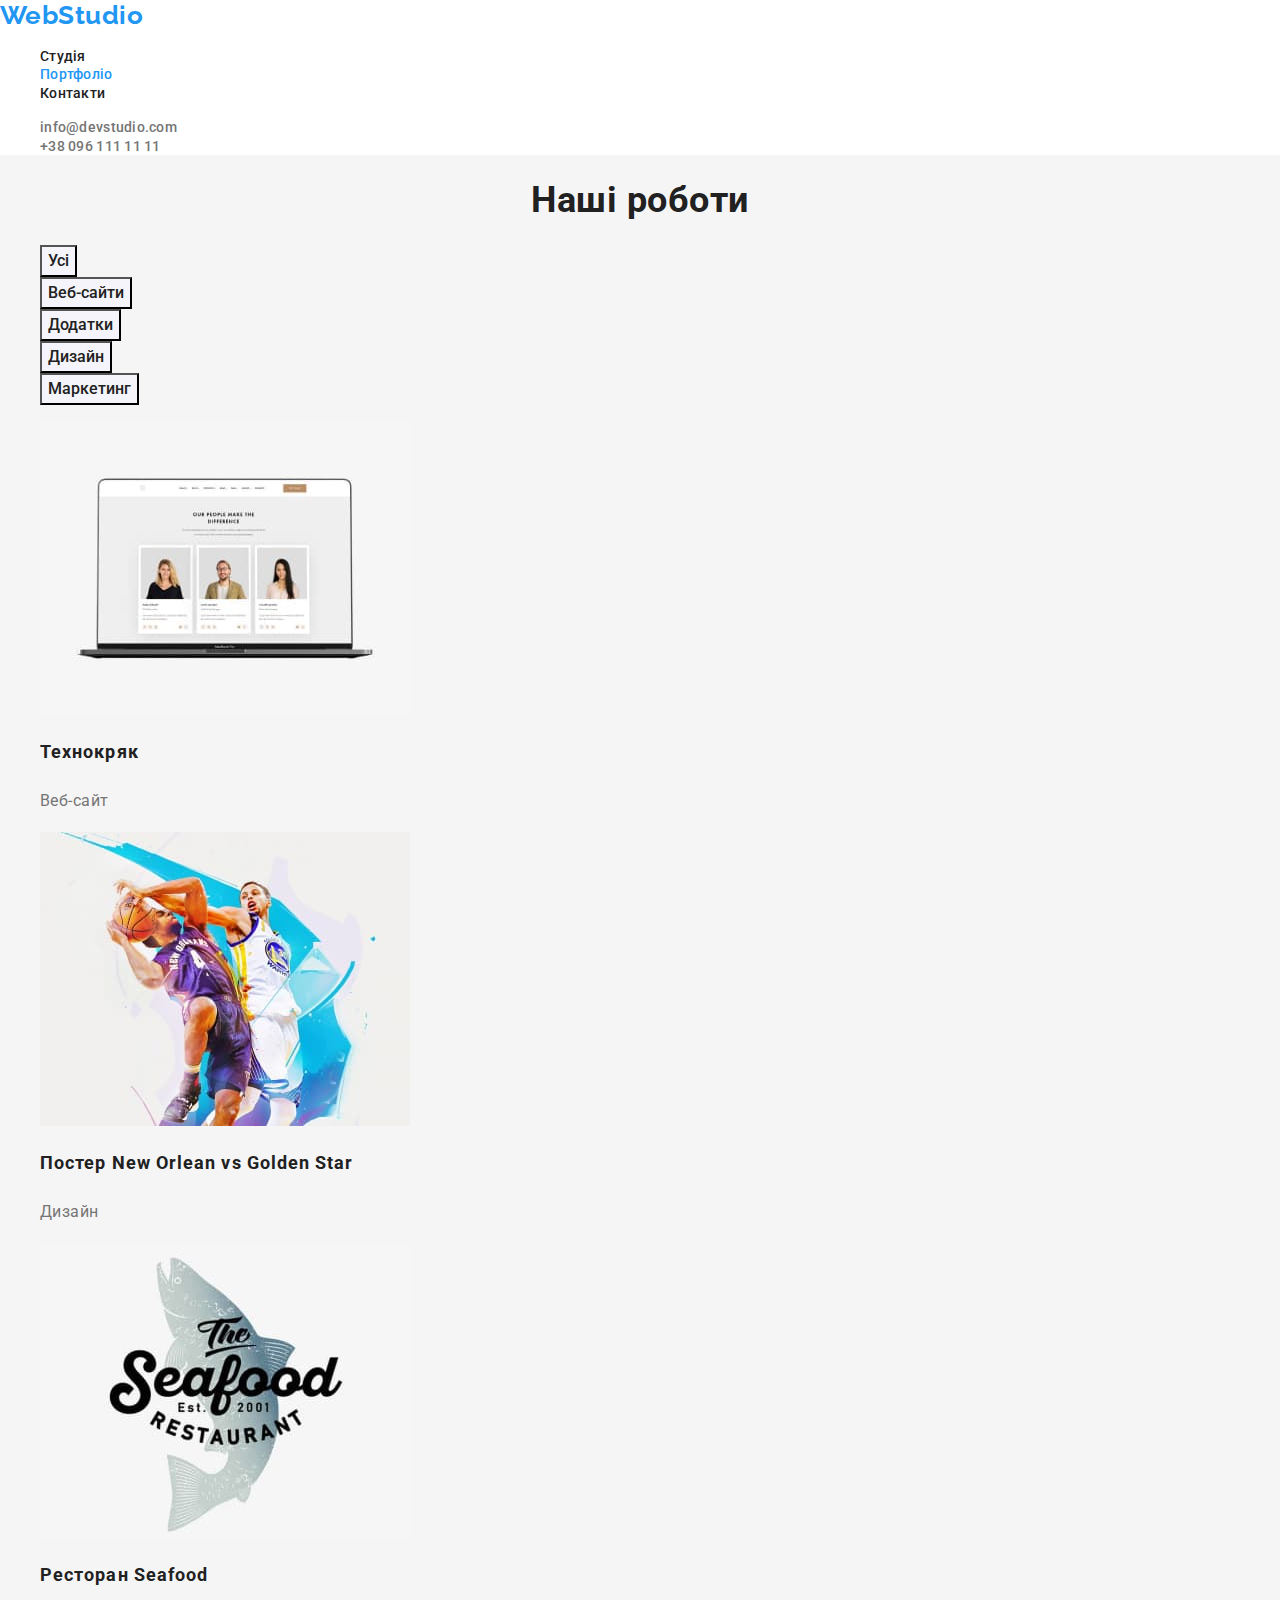
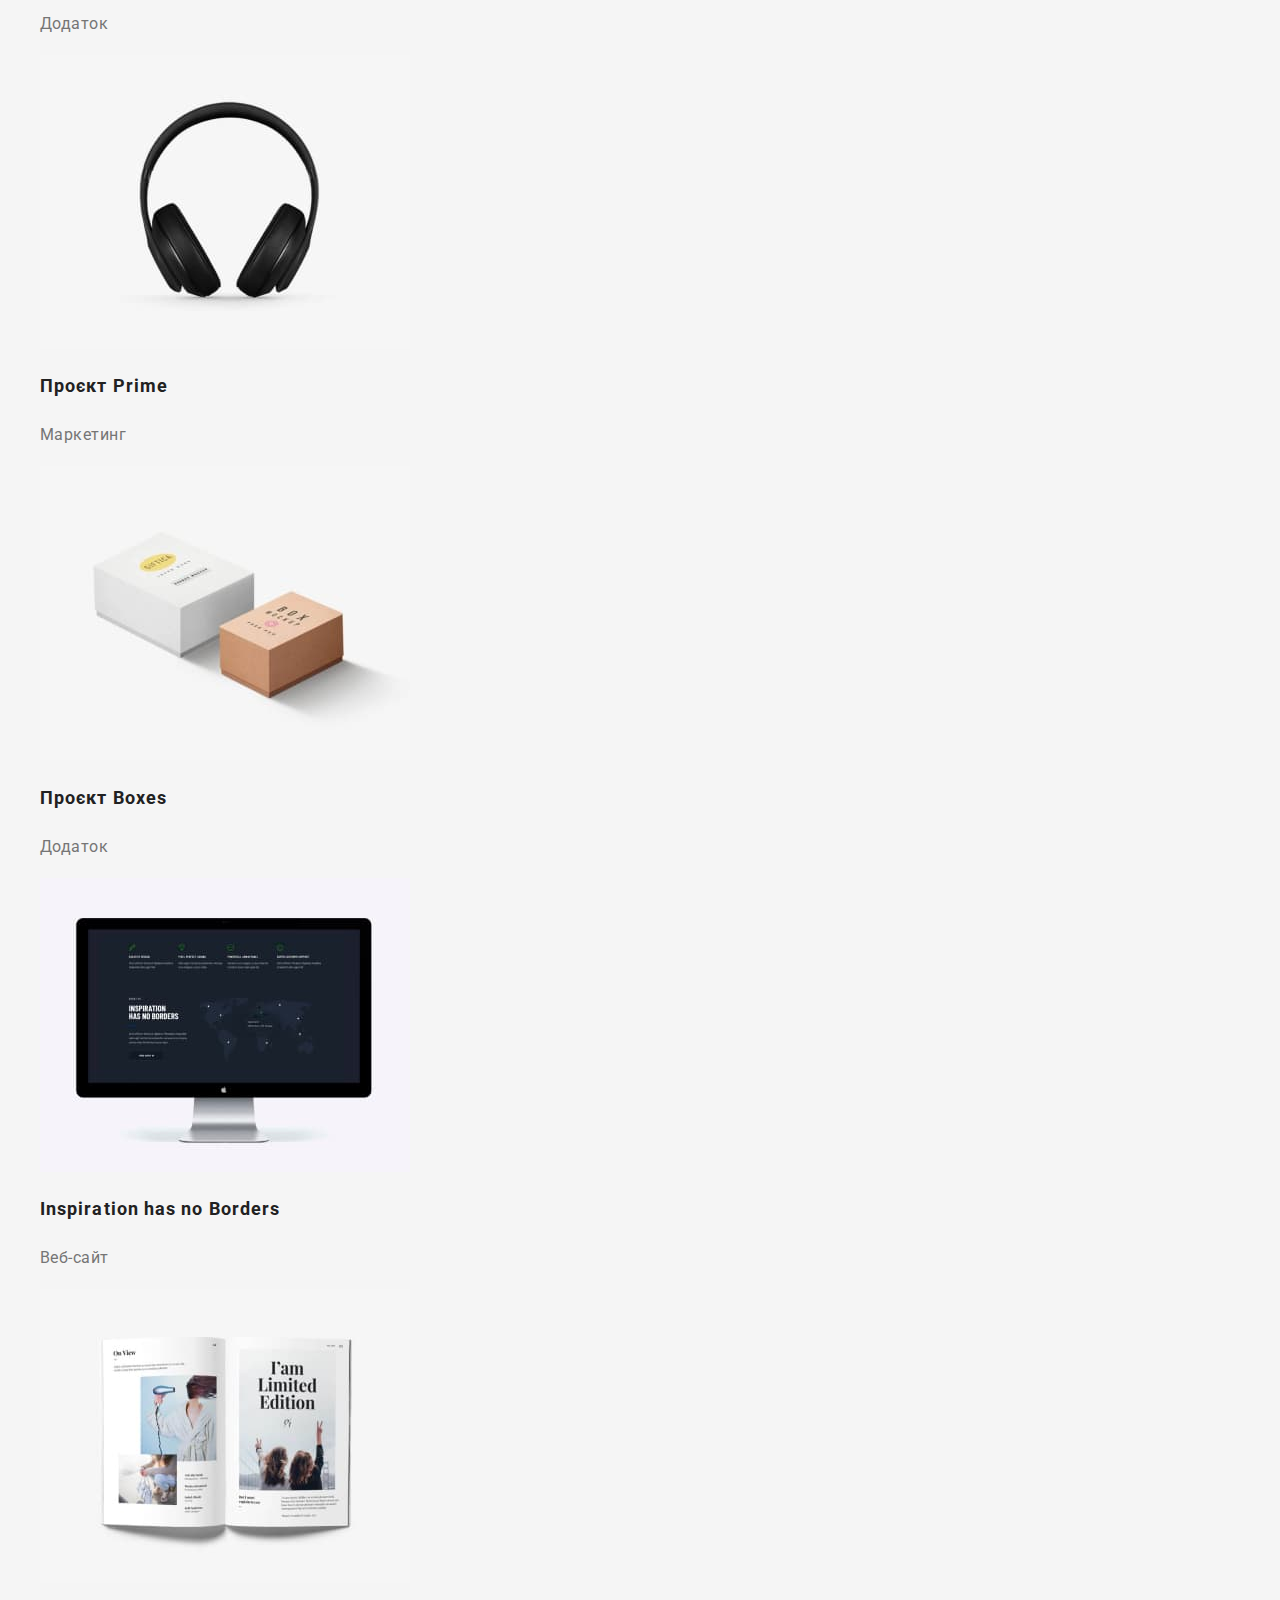
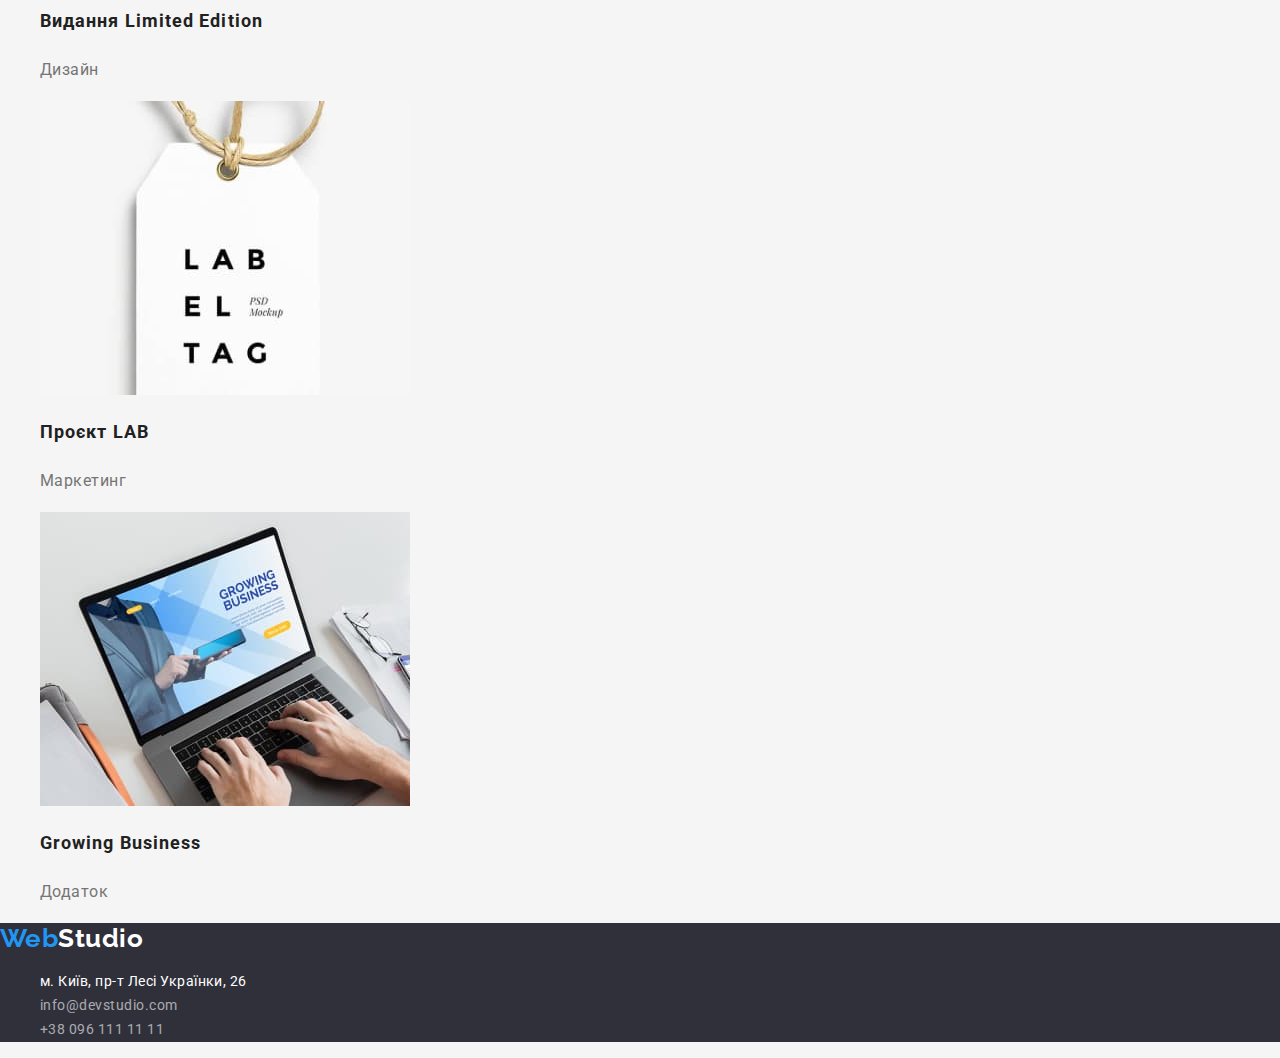
==== portfolio.html @ 93d73bde "hw-03" ====
<!DOCTYPE html>
<html lang="en">
  <head>
    <meta charset="UTF-8" />
    <meta http-equiv="X-UA-Compatible" content="IE=edge" />
    <meta name="viewport" content="width=device-width, initial-scale=1.0" />
    <title>Portfolio</title>

    <link
      rel="stylesheet"
      href="https://cdnjs.cloudflare.com/ajax/libs/modern-normalize/1.0.0/modern-normalize.min.css"
    />

    <link rel="preconnect" href="https://fonts.googleapis.com" />
    <link rel="preconnect" href="https://fonts.gstatic.com" crossorigin />
    <link
      href="https://fonts.googleapis.com/css2?family=Raleway:wght@700&family=Roboto:wght@400;500;700;900&display=swap"
      rel="stylesheet"
    />
    <link rel="stylesheet" href="./css/styles.css" />
  </head>
  <body class="body">
    <header class="header">
      <nav>
        <a href="./index.html" class="logo"><span class="accent">Web</span>Studio</a>

        <ul class="site-nav list">
          <li><a href="./index.html" class="link">Студія</a></li>
          <li>
            <a href="./portfolio.html" class="link current">Портфоліо</a>
          </li>
          <li><a href="/" class="link">Контакти</a></li>
        </ul>
      </nav>
      <ul class="connection-list">
        <li><a href="mailto:info@devstudio.com" class="link">info@devstudio.com</a></li>
        <li><a href="tel:+380961111111" class="link">+38 096 111 11 11</a></li>
      </ul>
    </header>
    <main>
      <section class="section">
        <h1 class="section-title">Наші роботи</h1>
        <ul class="button-list">
          <li><button type="button" class="button secondary">Усі</button></li>
          <li><button type="button" class="button secondary">Веб-сайти</button></li>
          <li><button type="button" class="button secondary">Додатки</button></li>
          <li><button type="button" class="button secondary">Дизайн</button></li>
          <li><button type="button" class="button secondary">Маркетинг</button></li>
        </ul>

        <ul class="works-list">
          <li>
            <a href="/" class="link">
              <img src="./images/techno.jpg" alt="Ноутбук" width="370" />
              <h2 class="title">Технокряк</h2>
              <p class="text">Веб-сайт</p>
            </a>
          </li>
          <li>
            <a href="/" class="link">
              <img src="./images/poster.jpg" alt="Двоє хлопців грають у баскетбол" width="370" />
              <h2 class="title">Постер New Orlean vs Golden Star</h2>
              <p class="text">Дизайн</p>
            </a>
          </li>
          <li>
            <a href="/" class="link">
              <img src="./images/restaurant.jpg" alt="реклама рибного ресторану" width="370" />
              <h2 class="title">Ресторан Seafood</h2>
              <p class="text">Додаток</p>
            </a>
          </li>
          <li>
            <a href="/" class="link">
              <img src="./images/prime.jpg" alt="Навушники" width="370" />
              <h2 class="title">Проєкт Prime</h2>
              <p class="text">Маркетинг</p>
            </a>
          </li>
          <li>
            <a href="/" class="link">
              <img src="./images/boxes.jpg" alt="Дві коробки" width="370" />
              <h2 class="title">Проєкт Boxes</h2>
              <p class="text">Додаток</p>
            </a>
          </li>
          <li>
            <a href="/" class="link">
              <img src="./images/inspiration.jpg" alt="Монітор комп'ютера" width="370" />
              <h2 class="title">Inspiration has no Borders</h2>
              <p class="text">Веб-сайт</p>
            </a>
          </li>
          <li>
            <a href="/" class="link">
              <img src="./images/magazine.jpg" alt="Журнал" width="370" />
              <h2 class="title">Видання Limited Edition</h2>
              <p class="text">Дизайн</p>
            </a>
          </li>
          <li>
            <a href="/" class="link">
              <img src="./images/lab.jpg" alt="Бірка бренду" width="370" />
              <h2 class="title">Проєкт LAB</h2>
              <p class="text">Маркетинг</p>
            </a>
          </li>
          <li>
            <a href="/" class="link">
              <img src="./images/business.jpg" alt="Чоловік працює за комп'ютером" width="370" />
              <h2 class="title">Growing Business</h2>
              <p class="text">Додаток</p>
            </a>
          </li>
        </ul>
      </section>
    </main>

    <footer class="footer">
      <a href="./index.html" class="logo-footer"><span class="accent">Web</span>Studio</a>
      <address>
        <ul class="connect-list">
          <li>
            <a
              href="https://www.google.com.ua/maps/place/бул.+Леси+Украинки,+26,+Киев"
              target="_blank"
              rel="noopener noreferrer"
              class="address"
              >м. Київ, пр-т Лесі Українки, 26</a
            >
          </li>
          <li><a href="mailto:info@devstudio.com" class="link">info@devstudio.com</a></li>
          <li><a href="tel:+380961111111" class="link">+38 096 111 11 11</a></li>
        </ul>
      </address>
    </footer>
  </body>
</html>
---- css/styles.css ----
/* CSS-переменные */

:root {
  --primary-text-color: #757575;
  --primary-bg-color: #f5f5f5;
  --title-text-color: #212121;
  --header-color: #ffffff;
  --accent-color: #2196f3;
  --footer-color: #2f303a;
}

/* основные параметры body */

.body {
  background-color: var(--primary-bg-color);
  color: var(--primary-text-color);
  font-family: Roboto, sans-serif;
  letter-spacing: 0.03em;
}

.header {
  background-color: var(--header-color);
}

/* убирание точек */

.list,
.connection-list,
.benefits-list,
.team-list,
.connect-list,
.button-list,
.works-list {
  list-style: none;
}

/* цвет  вторичного текста (заголовки) #212121 */
/* цвет основного текста(которого больше) #757575*/
/* цвет хедер  #FFFFFF*/
/* цвет основного background: #f5f5f5*/
/* цвет футера и основной шапки #2F303A*/
/* цвет background наша команда #F5F4FA*/
/* акцент #2196F3 */

/* выделение лого */
.logo {
  color: #000000;
  font-family: Raleway;
  font-weight: 700;
  font-size: 26px;
  line-height: 1.19;
  text-decoration: none;
}

.logo:hover,
.logo:focus,
.logo-footer:hover,
.logo-footer:focus {
  color: var(--accent-color);
}

.accent {
  color: var(--accent-color);
}

/* навигация по сайту */

.site-nav .link {
  color: var(--title-text-color);
  font-weight: 500;
  font-size: 14px;
  line-height: 1.14;
  letter-spacing: 0.02em;
  text-decoration: none;
}

.site-nav .link:hover,
.site-nav .link:focus {
  color: var(--accent-color);
}

.site-nav .link.current {
  color: var(--accent-color);
}

/* связь с компанией */

.connection-list .link {
  color: var(--primary-text-color);
  font-weight: 500;
  font-size: 14px;
  line-height: 1.14;
  letter-spacing: 0.02em;
  text-decoration: none;
}

.connection-list .link:hover,
.connection-list .link:focus,
.connect-list .address:hover,
.connect-list .address:focus,
.connect-list .link:hover,
.connect-list .link:focus {
  color: var(--accent-color);
}

/* hero */

.hero-title {
  /* геометрия */

  color: var(--header-color);
  background-color: var(--footer-color);

  font-weight: 900;
  font-size: 44px;
  line-height: 1.36;
  text-align: center;
  letter-spacing: 0.06em;
  text-transform: uppercase;

  /* динамика */
}

/*hero button */

.button.primary {
  color: var(--header-color);
  background-color: var(--accent-color);
  font-weight: 700;
  font-size: 16px;
  line-height: 1.88;
  display: flex;
  align-items: center;
  text-align: center;
  letter-spacing: 0.06em;
  cursor: pointer;
}

.button-list .button.secondary {
  background-color: #f5f4fa;
  color: var(--title-text-color);
  font-weight: 500;
  font-size: 16px;
  line-height: 1.62;
  cursor: pointer;
}

.button.secondary:hover,
.button.secondary:focus {
  color: var(--header-color);
  background-color: var(--accent-color);
}

/* section */

.section-title {
  color: var(--title-text-color);
  font-weight: 700;
  font-size: 36px;
  line-height: 1.17;
  text-align: center;
}

/* benefits */

.benefits-list .title {
  color: var(--title-text-color);

  font-weight: 700;
  font-size: 14px;
  line-height: 1.14;
  text-transform: uppercase;
}

.benefits-list .text {
  font-size: 14px;
  line-height: 1.71;
}

/* our team */

.team-list {
  background-color: #f5f4fa;
}

.team-list .title {
  color: var(--title-text-color);
  font-weight: 500;
  font-size: 16px;
  line-height: 1.19;
  text-align: center;
}

.team-list .text {
  font-weight: 400;
  font-size: 16px;
  line-height: 1.19;
  text-align: center;
}

.works-list .link {
  text-decoration: none;
}

.works-list .title {
  color: var(--title-text-color);
  font-weight: 700;
  font-size: 18px;
  line-height: 2;
  letter-spacing: 0.06em;
}

.works-list .text {
  color: var(--primary-text-color);
  font-weight: 400;
  font-size: 16px;
  line-height: 1.88;
}

/* footer */

.footer {
  background-color: var(--footer-color);
}

.logo-footer {
  color: var(--header-color);
  font-family: Raleway;
  font-weight: 700;
  font-size: 26px;
  line-height: 1.19;
  text-decoration: none;
}

.connect-list .address,
.connect-list .link {
  color: var(--header-color);

  font-style: normal;
  font-weight: 400;
  font-size: 14px;
  line-height: 1.71;
  text-decoration: none;
}

.connect-list .link {
  color: rgba(255, 255, 255, 0.6);
}
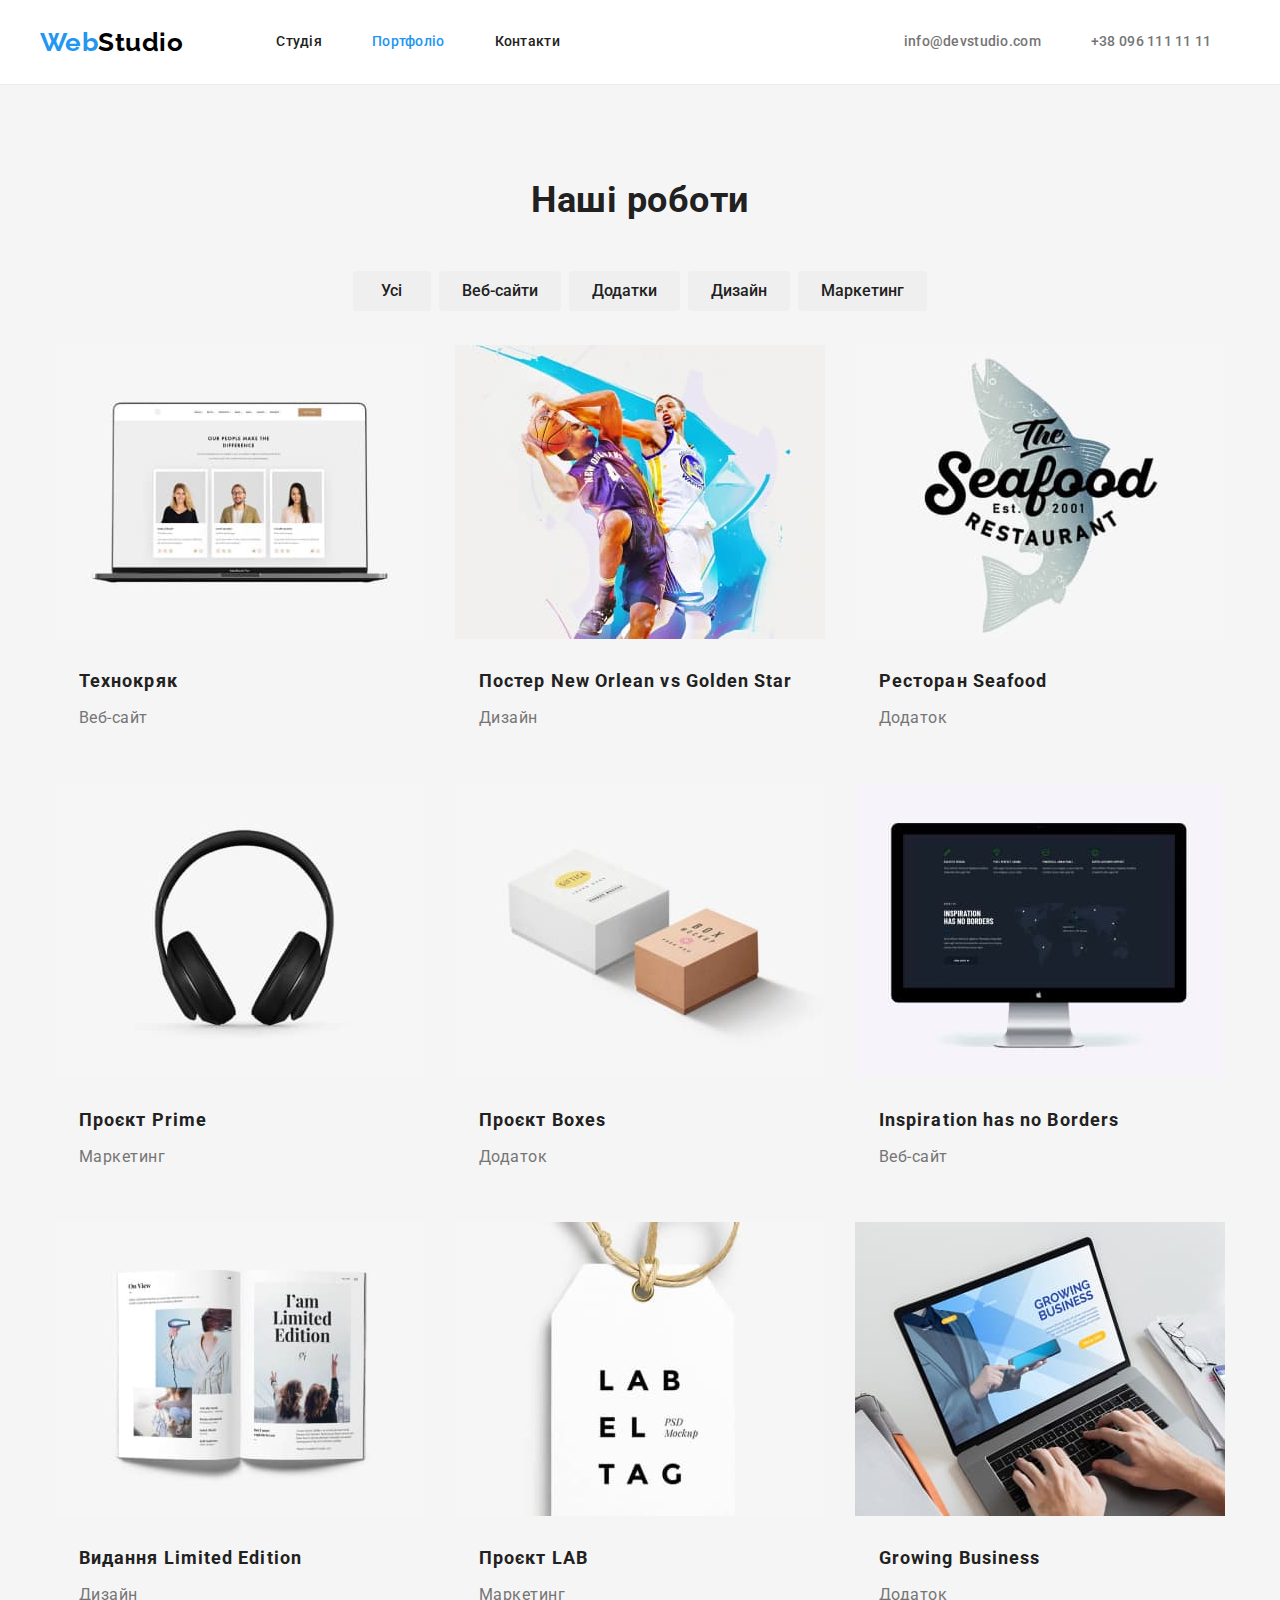
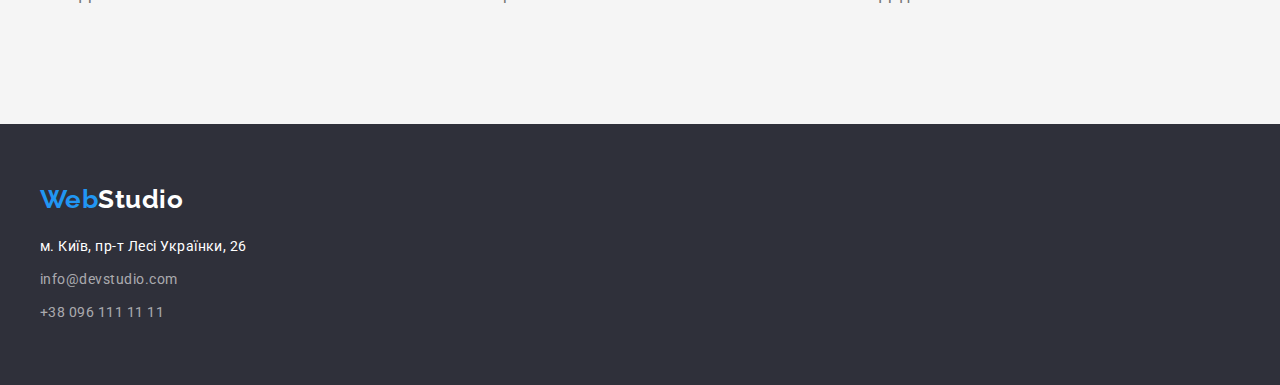
==== commit aea757ea: "flex-hw-3" ====
--- a/portfolio.html
+++ b/portfolio.html
@@ -6,106 +6,121 @@
     <meta name="viewport" content="width=device-width, initial-scale=1.0" />
     <title>Portfolio</title>
 
-    <link
-      rel="stylesheet"
-      href="https://cdnjs.cloudflare.com/ajax/libs/modern-normalize/1.0.0/modern-normalize.min.css"
-    />
-
     <link rel="preconnect" href="https://fonts.googleapis.com" />
     <link rel="preconnect" href="https://fonts.gstatic.com" crossorigin />
     <link
       href="https://fonts.googleapis.com/css2?family=Raleway:wght@700&family=Roboto:wght@400;500;700;900&display=swap"
       rel="stylesheet"
     />
+
+    <link
+      rel="stylesheet"
+      href="https://cdnjs.cloudflare.com/ajax/libs/modern-normalize/1.0.0/modern-normalize.min.css"
+    />
+
     <link rel="stylesheet" href="./css/styles.css" />
   </head>
   <body class="body">
-    <header class="header">
-      <nav>
-        <a href="./index.html" class="logo"><span class="accent">Web</span>Studio</a>
+    <header class="page-header">
+      <div class="container top-head">
+        <div>
+        <nav>
+          <a href="./index.html" class="logo"><span class="accent">Web</span>Studio</a>
+</div>
+<div>
+          <ul class="site-nav list">
+            <li class="item"><a href="./index.html" class="link">Студія</a></li>
+            <li class="item">
+              <a href="./portfolio.html" class="link current">Портфоліо</a>
+            </li>
+            <li class="item"><a href="/" class="link">Контакти</a></li>
+          </ul>
+          </div>
+        </nav>
 
-        <ul class="site-nav list">
-          <li><a href="./index.html" class="link">Студія</a></li>
-          <li>
-            <a href="./portfolio.html" class="link current">Портфоліо</a>
+        <div>
+        <ul class="connection-list">
+          <li class="item">
+            <a href="mailto:info@devstudio.com" class="link">info@devstudio.com</a>
           </li>
-          <li><a href="/" class="link">Контакти</a></li>
+          <li class="item"><a href="tel:+380961111111" class="link">+38 096 111 11 11</a></li>
         </ul>
-      </nav>
-      <ul class="connection-list">
-        <li><a href="mailto:info@devstudio.com" class="link">info@devstudio.com</a></li>
-        <li><a href="tel:+380961111111" class="link">+38 096 111 11 11</a></li>
-      </ul>
+        </div>
+      </div>
     </header>
     <main>
       <section class="section">
+        
         <h1 class="section-title">Наші роботи</h1>
+        <div class="container btns">
         <ul class="button-list">
-          <li><button type="button" class="button secondary">Усі</button></li>
-          <li><button type="button" class="button secondary">Веб-сайти</button></li>
-          <li><button type="button" class="button secondary">Додатки</button></li>
-          <li><button type="button" class="button secondary">Дизайн</button></li>
-          <li><button type="button" class="button secondary">Маркетинг</button></li>
+          <li class="item"><button type="button" class="button secondary">Усі</button></li>
+          <li class="item"><button type="button" class="button secondary">Веб-сайти</button></li>
+          <li class="item"><button type="button" class="button secondary">Додатки</button></li>
+          <li class="item"><button type="button" class="button secondary">Дизайн</button></li>
+          <li class="item"><button type="button" class="button secondary">Маркетинг</button></li>
         </ul>
-
+</div>
+<div class="flex-container">
         <ul class="works-list">
-          <li>
+          
+          <li class="flex-element">
             <a href="/" class="link">
               <img src="./images/techno.jpg" alt="Ноутбук" width="370" />
               <h2 class="title">Технокряк</h2>
               <p class="text">Веб-сайт</p>
             </a>
           </li>
-          <li>
+          <li class="flex-element">
             <a href="/" class="link">
               <img src="./images/poster.jpg" alt="Двоє хлопців грають у баскетбол" width="370" />
               <h2 class="title">Постер New Orlean vs Golden Star</h2>
               <p class="text">Дизайн</p>
             </a>
           </li>
-          <li>
+          <li class="flex-element">
             <a href="/" class="link">
               <img src="./images/restaurant.jpg" alt="реклама рибного ресторану" width="370" />
               <h2 class="title">Ресторан Seafood</h2>
               <p class="text">Додаток</p>
             </a>
           </li>
-          <li>
+          <li class="flex-element">
             <a href="/" class="link">
               <img src="./images/prime.jpg" alt="Навушники" width="370" />
               <h2 class="title">Проєкт Prime</h2>
               <p class="text">Маркетинг</p>
             </a>
           </li>
-          <li>
+          <li class="flex-element">
             <a href="/" class="link">
               <img src="./images/boxes.jpg" alt="Дві коробки" width="370" />
               <h2 class="title">Проєкт Boxes</h2>
               <p class="text">Додаток</p>
             </a>
           </li>
-          <li>
+          <li class="flex-element">
             <a href="/" class="link">
               <img src="./images/inspiration.jpg" alt="Монітор комп'ютера" width="370" />
               <h2 class="title">Inspiration has no Borders</h2>
               <p class="text">Веб-сайт</p>
             </a>
           </li>
-          <li>
+          <li class="flex-element">
             <a href="/" class="link">
               <img src="./images/magazine.jpg" alt="Журнал" width="370" />
               <h2 class="title">Видання Limited Edition</h2>
               <p class="text">Дизайн</p>
             </a>
           </li>
-          <li>
+          <li class="flex-element">
             <a href="/" class="link">
               <img src="./images/lab.jpg" alt="Бірка бренду" width="370" />
               <h2 class="title">Проєкт LAB</h2>
               <p class="text">Маркетинг</p>
             </a>
           </li>
-          <li>
+          <li class="flex-element">
             <a href="/" class="link">
               <img src="./images/business.jpg" alt="Чоловік працює за комп'ютером" width="370" />
               <h2 class="title">Growing Business</h2>
@@ -113,26 +128,33 @@
             </a>
           </li>
         </ul>
+        </div>
       </section>
     </main>
 
     <footer class="footer">
-      <a href="./index.html" class="logo-footer"><span class="accent">Web</span>Studio</a>
-      <address>
-        <ul class="connect-list">
-          <li>
-            <a
-              href="https://www.google.com.ua/maps/place/бул.+Леси+Украинки,+26,+Киев"
-              target="_blank"
-              rel="noopener noreferrer"
-              class="address"
-              >м. Київ, пр-т Лесі Українки, 26</a
-            >
-          </li>
-          <li><a href="mailto:info@devstudio.com" class="link">info@devstudio.com</a></li>
-          <li><a href="tel:+380961111111" class="link">+38 096 111 11 11</a></li>
-        </ul>
-      </address>
+      <div class="container foot-list">
+
+        <a href="./index.html" class="logo-footer"><span class="accent">Web</span>Studio</a>
+        
+        <address>
+          <div>
+          <ul class="connect-list">
+            <li class="item">
+              <a
+                href="https://www.google.com.ua/maps/place/бул.+Леси+Украинки,+26,+Киев"
+                target="_blank"
+                rel="noopener noreferrer"
+                class="address"
+                >м. Київ, пр-т Лесі Українки, 26</a
+              >
+            </li>
+            <li class="item"><a href="mailto:info@devstudio.com" class="link">info@devstudio.com</a></li>
+            <li class="item"><a href="tel:+380961111111" class="link">+38 096 111 11 11</a></li>
+          </ul>
+          </div>
+        </address>
+      </div>
     </footer>
   </body>
 </html>
--- a/css/styles.css
+++ b/css/styles.css
@@ -18,8 +18,16 @@
   letter-spacing: 0.03em;
 }
 
-.header {
+.page-header {
   background-color: var(--header-color);
+  border-bottom-width: 1px;
+  border-bottom-style: solid;
+  border-bottom-color: #ececec;
+}
+
+.top-head {
+  display: flex;
+  align-items: center;
 }
 
 /* убирание точек */
@@ -32,6 +40,8 @@
 .button-list,
 .works-list {
   list-style: none;
+  padding: 0;
+  margin: 0;
 }
 
 /* цвет  вторичного текста (заголовки) #212121 */
@@ -42,8 +52,23 @@
 /* цвет background наша команда #F5F4FA*/
 /* акцент #2196F3 */
 
+.container {
+  /* margin: 0 auto; */
+  margin-top: 0;
+  margin-bottom: 0;
+  margin-right: auto;
+  margin-left: auto;
+  width: 1200px;
+  /* outline: 2px solid tomato; */
+}
+
 /* выделение лого */
 .logo {
+  display: flex;
+  align-items: center;
+  margin-left: 0;
+  margin-right: 0;
+
   color: #000000;
   font-family: Raleway;
   font-weight: 700;
@@ -64,8 +89,34 @@
 }
 
 /* навигация по сайту */
+.site-nav {
+  display: flex;
+  align-items: center;
+  margin-left: 93px;
+  margin-right: 344px;
+}
+
+.site-nav .item + .item {
+  margin-left: 50px;
+}
+
+/* .site-nav .item {
+  margin-right: 40px;
+} */
+
+/* .site-nav .item:last-child {
+  margin-right: 0;
+} */
+
+/* .site-nav .item:not(:last-child) {
+  margin-right: 40px;
+} современный вариант*/
 
 .site-nav .link {
+  display: block;
+  padding-top: 34px;
+  padding-bottom: 34px;
+
   color: var(--title-text-color);
   font-weight: 500;
   font-size: 14px;
@@ -84,8 +135,21 @@
 }
 
 /* связь с компанией */
+.connection-list {
+  display: flex;
+  align-items: center;
+  margin-left: auto;
+}
+
+.connection-list .item + .item {
+  margin-left: 50px;
+}
 
 .connection-list .link {
+  display: block;
+  padding-top: 34px;
+  padding-bottom: 34px;
+
   color: var(--primary-text-color);
   font-weight: 500;
   font-size: 14px;
@@ -104,9 +168,18 @@
 }
 
 /* hero */
+.hero {
+  margin-top: 0;
+  /* margin-bottom: 94px; */
+  text-align: center;
+  /* outline: 2px solid tomato; */
+}
 
 .hero-title {
   /* геометрия */
+
+  margin-top: 0;
+  margin-bottom: 30px;
 
   color: var(--header-color);
   background-color: var(--footer-color);
@@ -114,7 +187,7 @@
   font-weight: 900;
   font-size: 44px;
   line-height: 1.36;
-  text-align: center;
+
   letter-spacing: 0.06em;
   text-transform: uppercase;
 
@@ -124,21 +197,51 @@
 /*hero button */
 
 .button.primary {
+  display: inline-block;
+  border-radius: 6px;
+  padding: 10px 32px;
+  min-width: 152px;
+
   color: var(--header-color);
   background-color: var(--accent-color);
+
   font-weight: 700;
   font-size: 16px;
   line-height: 1.88;
-  display: flex;
+
   align-items: center;
   text-align: center;
   letter-spacing: 0.06em;
   cursor: pointer;
 }
 
+.btns {
+  width: 575px;
+}
+
+.button-list {
+  display: flex;
+}
+
+.button-list .item {
+  margin-right: 8px;
+  margin-bottom: 34px;
+}
+
+.button-list .item:last-child {
+  margin-right: 0;
+}
+
 .button-list .button.secondary {
-  background-color: #f5f4fa;
-  color: var(--title-text-color);
+  border-radius: 4px;
+  padding: 6px 22px;
+  min-width: 78px;
+  text-align: center;
+  border: 1px solid transparent;
+
+  color: #f5f4fa;
+  color: var(--title-text-color);
+
   font-weight: 500;
   font-size: 16px;
   line-height: 1.62;
@@ -153,7 +256,24 @@
 
 /* section */
 
+.section {
+  margin-top: 0;
+  margin-bottom: 0;
+  padding-top: 94px;
+  padding-bottom: 94px;
+  padding-left: 15px;
+  padding-right: 15px;
+}
+/* 
+.section.no-padding {
+  padding-top: 0;
+  padding-bottom: 0;
+} */
+
 .section-title {
+  margin-top: 0;
+  margin-bottom: 50px;
+
   color: var(--title-text-color);
   font-weight: 700;
   font-size: 36px;
@@ -162,8 +282,25 @@
 }
 
 /* benefits */
+.benefits-list {
+  display: flex;
+  /* flex-wrap: wrap; */
+  margin-left: auto;
+  margin-right: auto;
+}
+
+.benefits-list .item {
+  width: 270px;
+  margin-right: 30px;
+}
+
+.benefits-list .item:last-child {
+  margin-right: 0;
+}
 
 .benefits-list .title {
+  margin-top: 0;
+  margin-bottom: 10px;
   color: var(--title-text-color);
 
   font-weight: 700;
@@ -173,17 +310,57 @@
 }
 
 .benefits-list .text {
+  margin-top: 0;
+  margin-bottom: 0;
   font-size: 14px;
   line-height: 1.71;
 }
 
+/* examples */
+.examples-item {
+  display: flex;
+  margin-left: auto;
+  margin-right: auto;
+}
+
+.examples-item .item {
+  width: 370px;
+  margin-right: 30px;
+}
+
+.examples-item .item:last-child {
+  margin-right: 0;
+}
+
 /* our team */
 
 .team-list {
+  display: flex;
+  margin-top: 0;
+  margin-bottom: 0;
+  margin-left: auto;
+  margin-right: auto;
+
   background-color: #f5f4fa;
 }
 
+.team-list .element {
+  width: 270px;
+  margin-right: 30px;
+}
+
+.team-list .element:last-child {
+  margin-right: 0;
+}
+
+.team-list .card {
+  margin-top: 0;
+  margin-bottom: 30px;
+}
+
 .team-list .title {
+  margin-top: 0;
+  margin-bottom: 10px;
   color: var(--title-text-color);
   font-weight: 500;
   font-size: 16px;
@@ -192,17 +369,59 @@
 }
 
 .team-list .text {
+  margin-top: 0;
+  margin-bottom: 30px;
   font-weight: 400;
   font-size: 16px;
   line-height: 1.19;
   text-align: center;
 }
 
+.works-list {
+  display: flex;
+  flex-wrap: wrap;
+  width: 1200px;
+  padding-left: 15px;
+  padding-right: 15px;
+  margin-left: auto;
+  margin-right: auto;
+
+  /* outline: 2px solid tomato; */
+}
+
+.flex-element {
+  width: calc((100% - 60px) / 3);
+  margin-right: 30px;
+  margin-bottom: 30px;
+
+  /* width: 370px;
+  margin-right: 30px;
+  margin-bottom: 30px; */
+}
+
+.flex-element:nth-child(3n) {
+  margin-right: 0;
+}
+.flex-element:nth-last-child(-n + 3) {
+  margin-bottom: 0;
+}
+
+/* альтернатива
+ .flex-element:not(:nth-child(3n))
+ и
+ .flex-element:not(:nth-last-child(-n + 3))*/
+
 .works-list .link {
   text-decoration: none;
 }
 
 .works-list .title {
+  display: block;
+  margin-top: 20px;
+  margin-left: 24px;
+  margin-right: 24px;
+  margin-bottom: 4px;
+
   color: var(--title-text-color);
   font-weight: 700;
   font-size: 18px;
@@ -211,6 +430,12 @@
 }
 
 .works-list .text {
+  display: block;
+  margin-top: 0;
+  margin-left: 24px;
+  margin-right: 24px;
+  margin-bottom: 20px;
+
   color: var(--primary-text-color);
   font-weight: 400;
   font-size: 16px;
@@ -223,13 +448,34 @@
   background-color: var(--footer-color);
 }
 
+.foot-list {
+  padding-top: 60px;
+  padding-bottom: 60px;
+}
+
 .logo-footer {
+  display: inline-block;
+
+  margin-bottom: 20px;
+
   color: var(--header-color);
   font-family: Raleway;
   font-weight: 700;
   font-size: 26px;
   line-height: 1.19;
   text-decoration: none;
+}
+
+.connect-list {
+  display: inline-block;
+}
+
+.connect-list .item {
+  margin-bottom: 9px;
+}
+
+.connect-list .item:last-child {
+  margin-bottom: 0;
 }
 
 .connect-list .address,
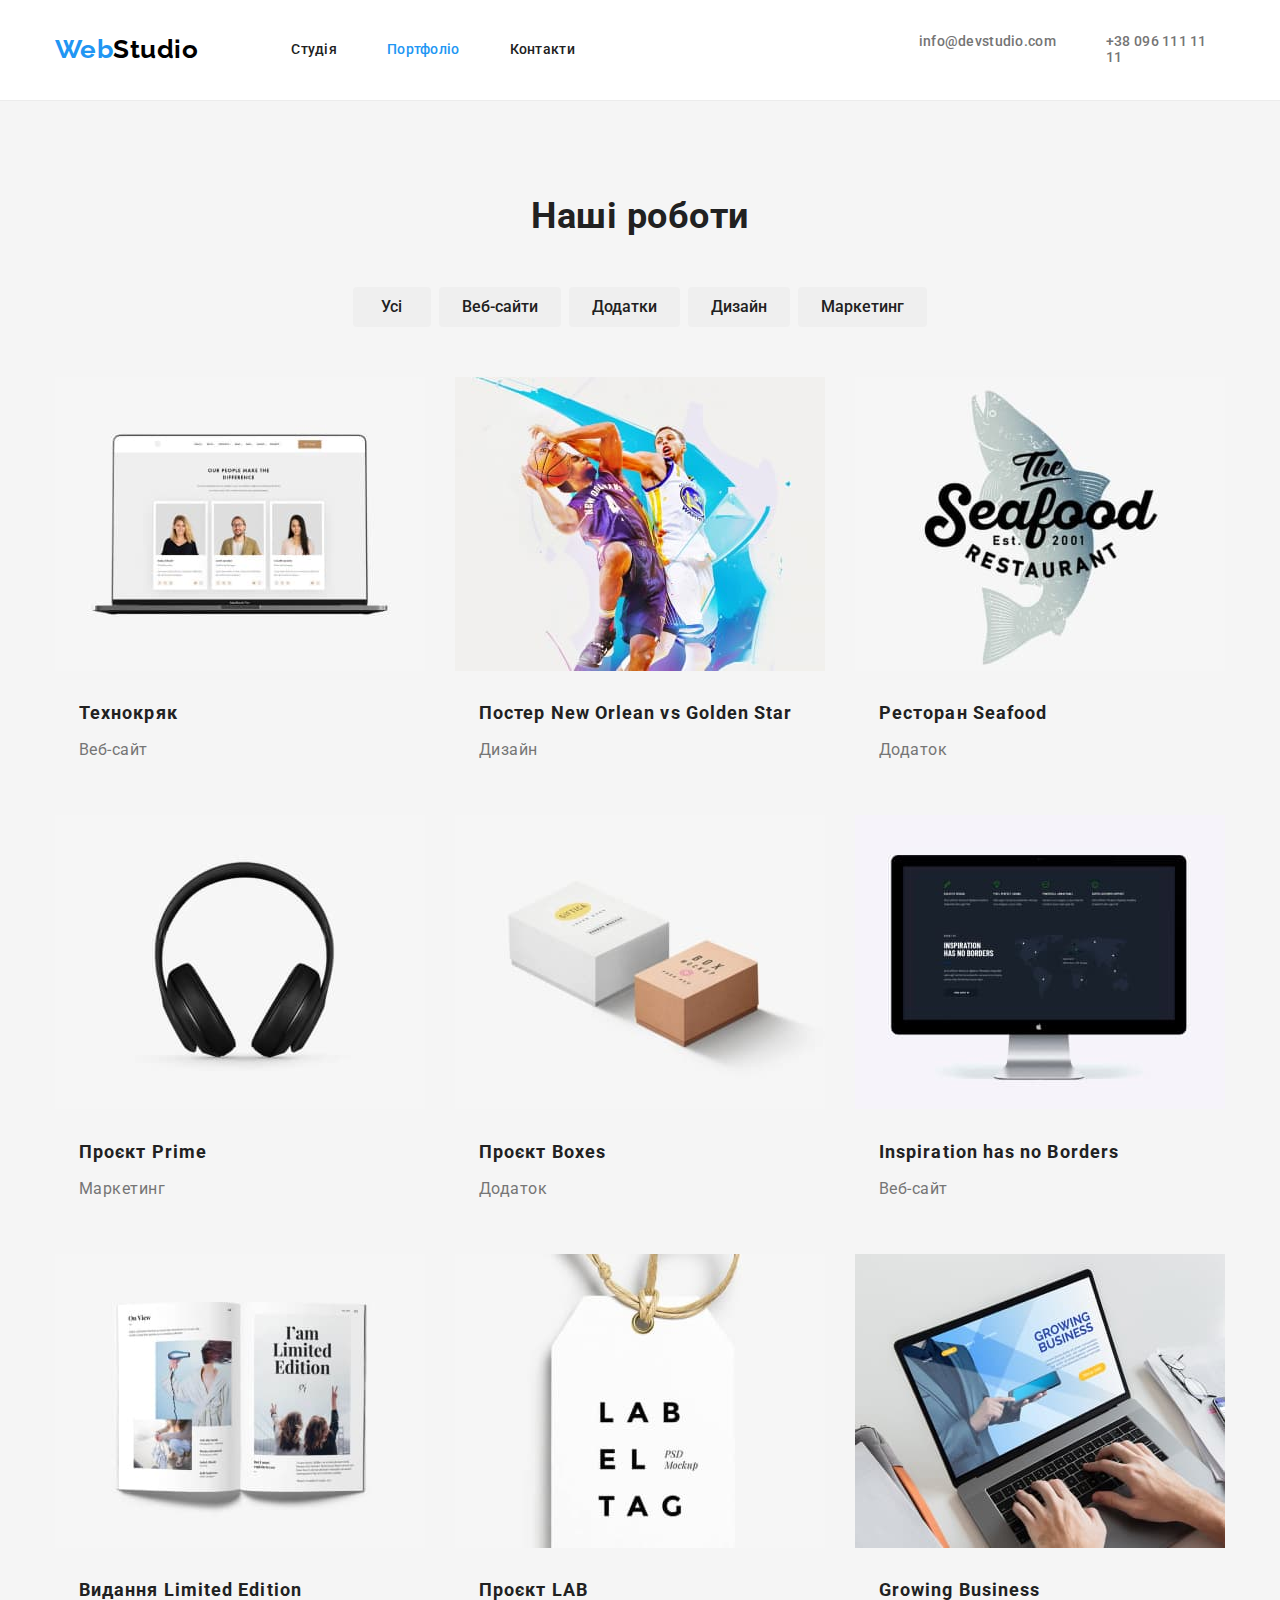
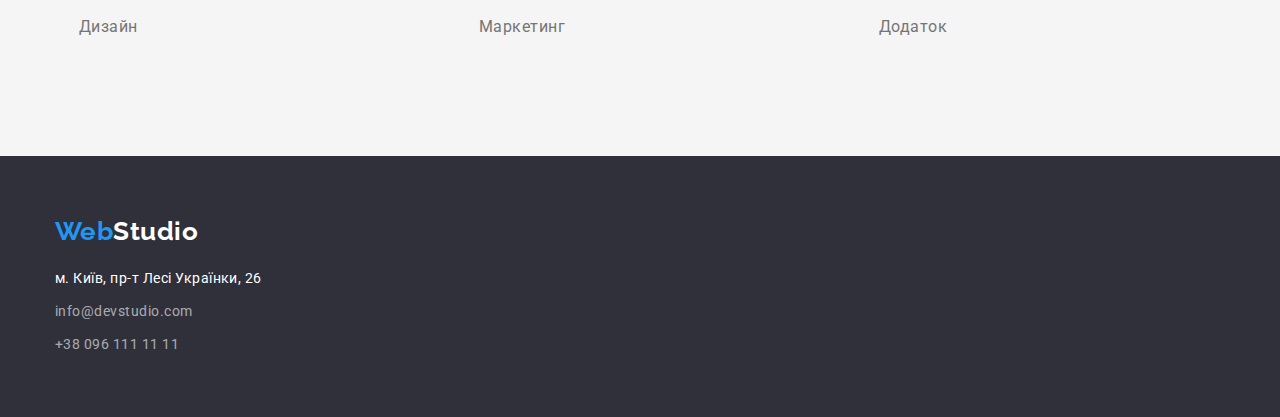
==== commit fb51b415: "fix-1-hw-3" ====
--- a/portfolio.html
+++ b/portfolio.html
@@ -23,11 +23,9 @@
   <body class="body">
     <header class="page-header">
       <div class="container top-head">
-        <div>
-        <nav>
+        <nav class="main-nav">
           <a href="./index.html" class="logo"><span class="accent">Web</span>Studio</a>
-</div>
-<div>
+
           <ul class="site-nav list">
             <li class="item"><a href="./index.html" class="link">Студія</a></li>
             <li class="item">
@@ -35,123 +33,119 @@
             </li>
             <li class="item"><a href="/" class="link">Контакти</a></li>
           </ul>
-          </div>
         </nav>
 
-        <div>
         <ul class="connection-list">
           <li class="item">
             <a href="mailto:info@devstudio.com" class="link">info@devstudio.com</a>
           </li>
           <li class="item"><a href="tel:+380961111111" class="link">+38 096 111 11 11</a></li>
         </ul>
-        </div>
       </div>
     </header>
     <main>
       <section class="section">
-        
         <h1 class="section-title">Наші роботи</h1>
         <div class="container btns">
-        <ul class="button-list">
-          <li class="item"><button type="button" class="button secondary">Усі</button></li>
-          <li class="item"><button type="button" class="button secondary">Веб-сайти</button></li>
-          <li class="item"><button type="button" class="button secondary">Додатки</button></li>
-          <li class="item"><button type="button" class="button secondary">Дизайн</button></li>
-          <li class="item"><button type="button" class="button secondary">Маркетинг</button></li>
-        </ul>
-</div>
-<div class="flex-container">
-        <ul class="works-list">
-          
-          <li class="flex-element">
-            <a href="/" class="link">
-              <img src="./images/techno.jpg" alt="Ноутбук" width="370" />
-              <h2 class="title">Технокряк</h2>
-              <p class="text">Веб-сайт</p>
-            </a>
-          </li>
-          <li class="flex-element">
-            <a href="/" class="link">
-              <img src="./images/poster.jpg" alt="Двоє хлопців грають у баскетбол" width="370" />
-              <h2 class="title">Постер New Orlean vs Golden Star</h2>
-              <p class="text">Дизайн</p>
-            </a>
-          </li>
-          <li class="flex-element">
-            <a href="/" class="link">
-              <img src="./images/restaurant.jpg" alt="реклама рибного ресторану" width="370" />
-              <h2 class="title">Ресторан Seafood</h2>
-              <p class="text">Додаток</p>
-            </a>
-          </li>
-          <li class="flex-element">
-            <a href="/" class="link">
-              <img src="./images/prime.jpg" alt="Навушники" width="370" />
-              <h2 class="title">Проєкт Prime</h2>
-              <p class="text">Маркетинг</p>
-            </a>
-          </li>
-          <li class="flex-element">
-            <a href="/" class="link">
-              <img src="./images/boxes.jpg" alt="Дві коробки" width="370" />
-              <h2 class="title">Проєкт Boxes</h2>
-              <p class="text">Додаток</p>
-            </a>
-          </li>
-          <li class="flex-element">
-            <a href="/" class="link">
-              <img src="./images/inspiration.jpg" alt="Монітор комп'ютера" width="370" />
-              <h2 class="title">Inspiration has no Borders</h2>
-              <p class="text">Веб-сайт</p>
-            </a>
-          </li>
-          <li class="flex-element">
-            <a href="/" class="link">
-              <img src="./images/magazine.jpg" alt="Журнал" width="370" />
-              <h2 class="title">Видання Limited Edition</h2>
-              <p class="text">Дизайн</p>
-            </a>
-          </li>
-          <li class="flex-element">
-            <a href="/" class="link">
-              <img src="./images/lab.jpg" alt="Бірка бренду" width="370" />
-              <h2 class="title">Проєкт LAB</h2>
-              <p class="text">Маркетинг</p>
-            </a>
-          </li>
-          <li class="flex-element">
-            <a href="/" class="link">
-              <img src="./images/business.jpg" alt="Чоловік працює за комп'ютером" width="370" />
-              <h2 class="title">Growing Business</h2>
-              <p class="text">Додаток</p>
-            </a>
-          </li>
-        </ul>
+          <ul class="button-list">
+            <li class="item"><button type="button" class="button secondary">Усі</button></li>
+            <li class="item"><button type="button" class="button secondary">Веб-сайти</button></li>
+            <li class="item"><button type="button" class="button secondary">Додатки</button></li>
+            <li class="item"><button type="button" class="button secondary">Дизайн</button></li>
+            <li class="item"><button type="button" class="button secondary">Маркетинг</button></li>
+          </ul>
+        </div>
+        <div class="flex-container">
+          <ul class="works-list">
+            <li class="flex-element">
+              <a href="/" class="link">
+                <img src="./images/techno.jpg" alt="Ноутбук" width="370" />
+                <h2 class="title">Технокряк</h2>
+                <p class="text">Веб-сайт</p>
+              </a>
+            </li>
+            <li class="flex-element">
+              <a href="/" class="link">
+                <img src="./images/poster.jpg" alt="Двоє хлопців грають у баскетбол" width="370" />
+                <h2 class="title">Постер New Orlean vs Golden Star</h2>
+                <p class="text">Дизайн</p>
+              </a>
+            </li>
+            <li class="flex-element">
+              <a href="/" class="link">
+                <img src="./images/restaurant.jpg" alt="реклама рибного ресторану" width="370" />
+                <h2 class="title">Ресторан Seafood</h2>
+                <p class="text">Додаток</p>
+              </a>
+            </li>
+            <li class="flex-element">
+              <a href="/" class="link">
+                <img src="./images/prime.jpg" alt="Навушники" width="370" />
+                <h2 class="title">Проєкт Prime</h2>
+                <p class="text">Маркетинг</p>
+              </a>
+            </li>
+            <li class="flex-element">
+              <a href="/" class="link">
+                <img src="./images/boxes.jpg" alt="Дві коробки" width="370" />
+                <h2 class="title">Проєкт Boxes</h2>
+                <p class="text">Додаток</p>
+              </a>
+            </li>
+            <li class="flex-element">
+              <a href="/" class="link">
+                <img src="./images/inspiration.jpg" alt="Монітор комп'ютера" width="370" />
+                <h2 class="title">Inspiration has no Borders</h2>
+                <p class="text">Веб-сайт</p>
+              </a>
+            </li>
+            <li class="flex-element">
+              <a href="/" class="link">
+                <img src="./images/magazine.jpg" alt="Журнал" width="370" />
+                <h2 class="title">Видання Limited Edition</h2>
+                <p class="text">Дизайн</p>
+              </a>
+            </li>
+            <li class="flex-element">
+              <a href="/" class="link">
+                <img src="./images/lab.jpg" alt="Бірка бренду" width="370" />
+                <h2 class="title">Проєкт LAB</h2>
+                <p class="text">Маркетинг</p>
+              </a>
+            </li>
+            <li class="flex-element">
+              <a href="/" class="link">
+                <img src="./images/business.jpg" alt="Чоловік працює за комп'ютером" width="370" />
+                <h2 class="title">Growing Business</h2>
+                <p class="text">Додаток</p>
+              </a>
+            </li>
+          </ul>
         </div>
       </section>
     </main>
 
     <footer class="footer">
       <div class="container foot-list">
+        <a href="./index.html" class="logo-footer"><span class="accent">Web</span>Studio</a>
 
-        <a href="./index.html" class="logo-footer"><span class="accent">Web</span>Studio</a>
-        
         <address>
           <div>
-          <ul class="connect-list">
-            <li class="item">
-              <a
-                href="https://www.google.com.ua/maps/place/бул.+Леси+Украинки,+26,+Киев"
-                target="_blank"
-                rel="noopener noreferrer"
-                class="address"
-                >м. Київ, пр-т Лесі Українки, 26</a
-              >
-            </li>
-            <li class="item"><a href="mailto:info@devstudio.com" class="link">info@devstudio.com</a></li>
-            <li class="item"><a href="tel:+380961111111" class="link">+38 096 111 11 11</a></li>
-          </ul>
+            <ul class="connect-list">
+              <li class="item">
+                <a
+                  href="https://www.google.com.ua/maps/place/бул.+Леси+Украинки,+26,+Киев"
+                  target="_blank"
+                  rel="noopener noreferrer"
+                  class="address"
+                  >м. Київ, пр-т Лесі Українки, 26</a
+                >
+              </li>
+              <li class="item">
+                <a href="mailto:info@devstudio.com" class="link">info@devstudio.com</a>
+              </li>
+              <li class="item"><a href="tel:+380961111111" class="link">+38 096 111 11 11</a></li>
+            </ul>
           </div>
         </address>
       </div>
--- a/css/styles.css
+++ b/css/styles.css
@@ -28,6 +28,9 @@
 .top-head {
   display: flex;
   align-items: center;
+  width: 1200px;
+  padding-left: 15px;
+  padding-right: 15px;
 }
 
 /* убирание точек */
@@ -89,9 +92,13 @@
 }
 
 /* навигация по сайту */
+.main-nav {
+  display: flex;
+  align-items: center;
+}
+
 .site-nav {
   display: flex;
-  align-items: center;
   margin-left: 93px;
   margin-right: 344px;
 }
@@ -137,7 +144,6 @@
 /* связь с компанией */
 .connection-list {
   display: flex;
-  align-items: center;
   margin-left: auto;
 }
 
@@ -217,6 +223,7 @@
 
 .btns {
   width: 575px;
+  margin-bottom: 34px;
 }
 
 .button-list {
@@ -225,7 +232,7 @@
 
 .button-list .item {
   margin-right: 8px;
-  margin-bottom: 34px;
+  margin-bottom: 16px;
 }
 
 .button-list .item:last-child {
@@ -284,13 +291,17 @@
 /* benefits */
 .benefits-list {
   display: flex;
+  width: 1200px;
+  padding-left: 15px;
+  padding-right: 15px;
   /* flex-wrap: wrap; */
   margin-left: auto;
   margin-right: auto;
 }
 
 .benefits-list .item {
-  width: 270px;
+  /* width: 270px; */
+  width: calc((100% - 90px) / 4);
   margin-right: 30px;
 }
 
@@ -319,12 +330,16 @@
 /* examples */
 .examples-item {
   display: flex;
+  width: 1200px;
+  padding-left: 15px;
+  padding-right: 15px;
   margin-left: auto;
   margin-right: auto;
 }
 
 .examples-item .item {
-  width: 370px;
+  /* width: 370px; */
+  width: calc((100% - 60px) / 3);
   margin-right: 30px;
 }
 
@@ -336,6 +351,9 @@
 
 .team-list {
   display: flex;
+  width: 1200px;
+  padding-left: 15px;
+  padding-right: 15px;
   margin-top: 0;
   margin-bottom: 0;
   margin-left: auto;
@@ -345,7 +363,8 @@
 }
 
 .team-list .element {
-  width: 270px;
+  /* width: 270px; */
+  width: calc((100% - 90px) / 4);
   margin-right: 30px;
 }
 
@@ -449,12 +468,16 @@
 }
 
 .foot-list {
+  display: block;
+  width: 1200px;
+  padding-left: 15px;
+  padding-right: 15px;
   padding-top: 60px;
   padding-bottom: 60px;
 }
 
 .logo-footer {
-  display: inline-block;
+  display: block;
 
   margin-bottom: 20px;
 
@@ -467,7 +490,7 @@
 }
 
 .connect-list {
-  display: inline-block;
+  display: block;
 }
 
 .connect-list .item {
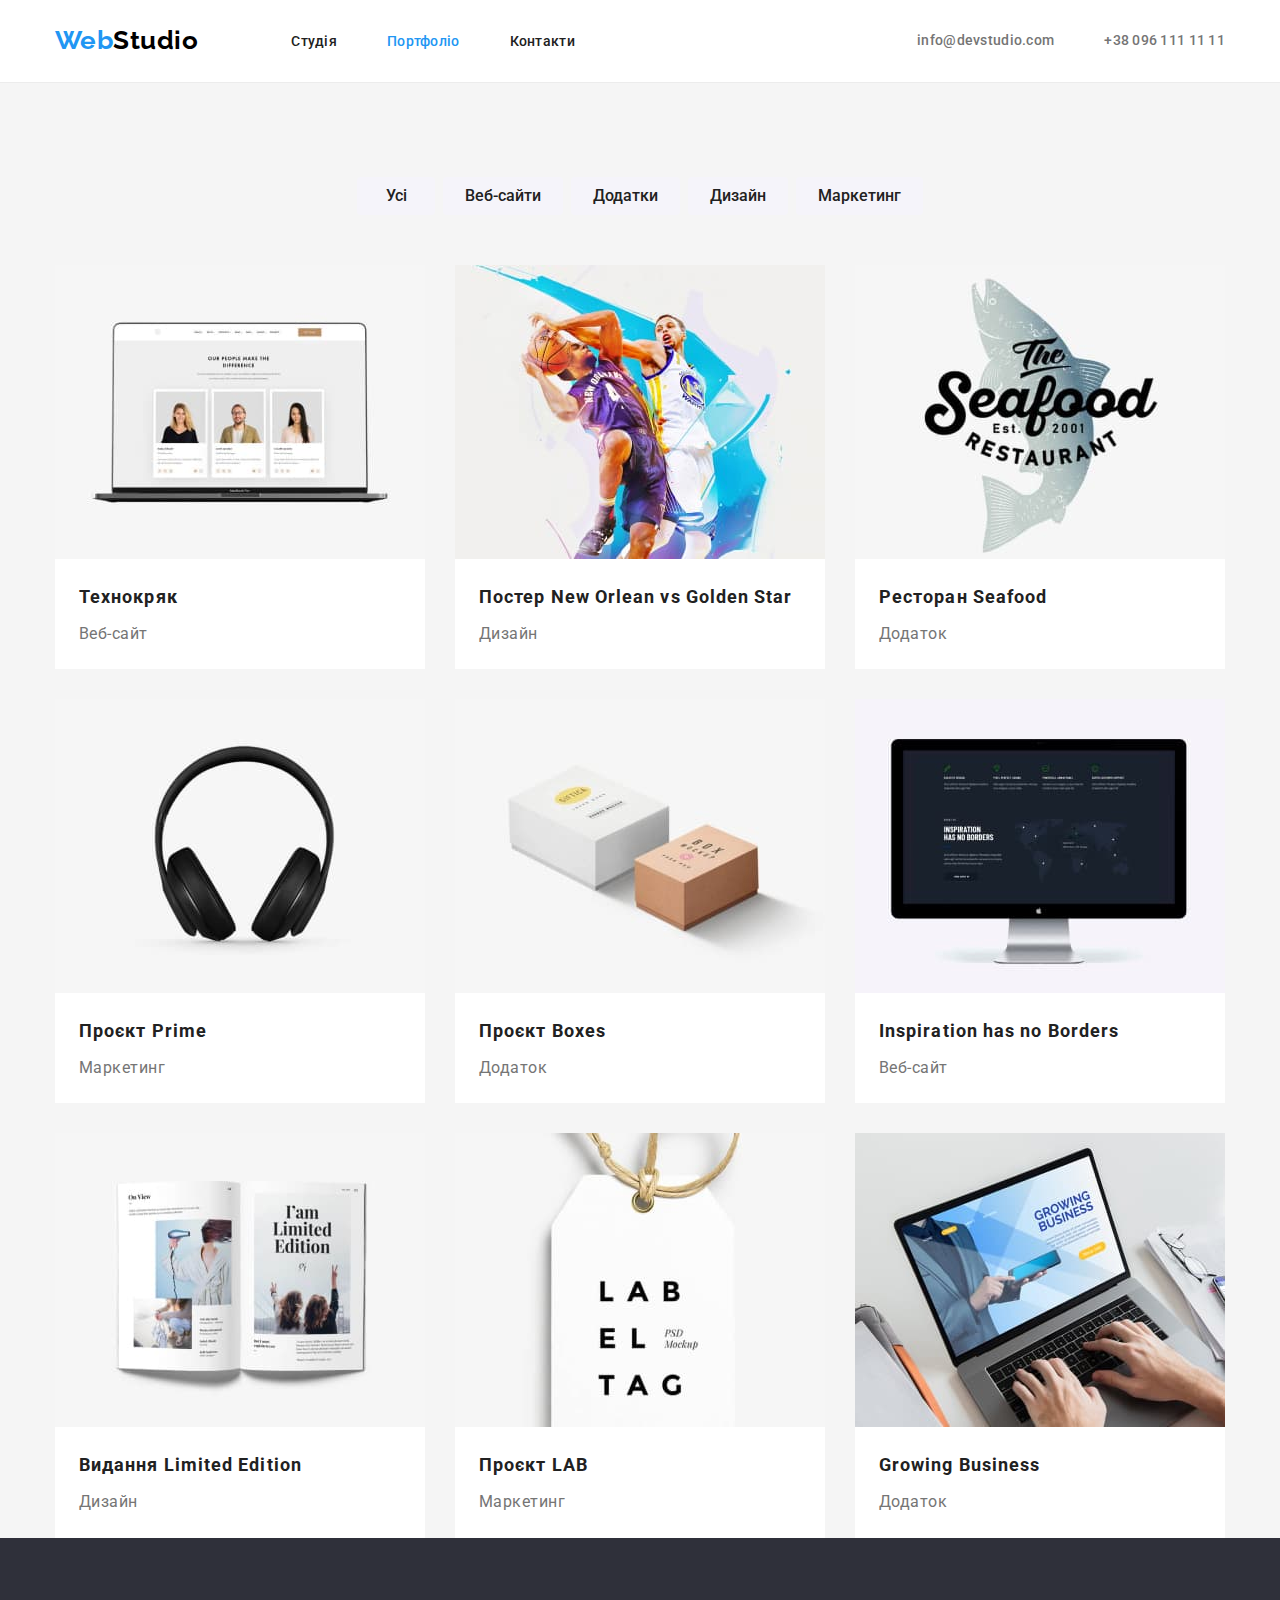
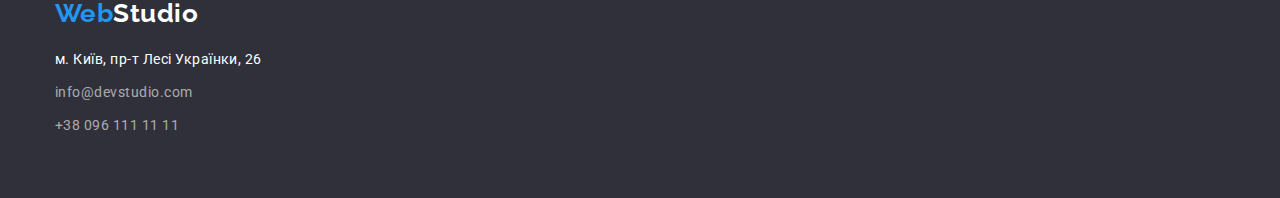
==== commit 2fc2454a: "ref-hw-3" ====
--- a/portfolio.html
+++ b/portfolio.html
@@ -20,105 +20,134 @@
 
     <link rel="stylesheet" href="./css/styles.css" />
   </head>
-  <body class="body">
+  <body>
     <header class="page-header">
-      <div class="container top-head">
+      <div class="container page-header-container">
         <nav class="main-nav">
           <a href="./index.html" class="logo"><span class="accent">Web</span>Studio</a>
 
-          <ul class="site-nav list">
-            <li class="item"><a href="./index.html" class="link">Студія</a></li>
-            <li class="item">
-              <a href="./portfolio.html" class="link current">Портфоліо</a>
+          <ul class="main-nav-list list">
+            <li class="main-nav-item">
+              <a href="./index.html" class="main-nav-link link">Студія</a>
             </li>
-            <li class="item"><a href="/" class="link">Контакти</a></li>
+            <li class="main-nav-item">
+              <a href="./portfolio.html" class="main-nav-link current link">Портфоліо</a>
+            </li>
+            <li class="main-nav-item"><a href="/" class="main-nav-link link">Контакти</a></li>
           </ul>
         </nav>
 
-        <ul class="connection-list">
-          <li class="item">
-            <a href="mailto:info@devstudio.com" class="link">info@devstudio.com</a>
+        <ul class="connection-list list">
+          <li class="connection-list-item">
+            <a href="mailto:info@devstudio.com" class="connection-contacts-link link"
+              >info@devstudio.com</a
+            >
           </li>
-          <li class="item"><a href="tel:+380961111111" class="link">+38 096 111 11 11</a></li>
+          <li class="connection-list-item">
+            <a href="tel:+380961111111" class="connection-contacts-link link">+38 096 111 11 11</a>
+          </li>
         </ul>
       </div>
     </header>
     <main>
-      <section class="section">
-        <h1 class="section-title">Наші роботи</h1>
-        <div class="container btns">
-          <ul class="button-list">
-            <li class="item"><button type="button" class="button secondary">Усі</button></li>
-            <li class="item"><button type="button" class="button secondary">Веб-сайти</button></li>
-            <li class="item"><button type="button" class="button secondary">Додатки</button></li>
-            <li class="item"><button type="button" class="button secondary">Дизайн</button></li>
-            <li class="item"><button type="button" class="button secondary">Маркетинг</button></li>
+      <section class="works-section section">
+        <h1 class="section-title visually-hidden">Наші роботи</h1>
+        <div class="container">
+          <ul class="button-list list">
+            <li><button type="button" class="button-secondary">Усі</button></li>
+            <li><button type="button" class="button-secondary">Веб-сайти</button></li>
+            <li><button type="button" class="button-secondary">Додатки</button></li>
+            <li><button type="button" class="button-secondary">Дизайн</button></li>
+            <li><button type="button" class="button-secondary">Маркетинг</button></li>
           </ul>
         </div>
-        <div class="flex-container">
-          <ul class="works-list">
-            <li class="flex-element">
+
+        <div class="container">
+          <ul class="works-list list">
+            <li class="works-list-element">
               <a href="/" class="link">
-                <img src="./images/techno.jpg" alt="Ноутбук" width="370" />
-                <h2 class="title">Технокряк</h2>
-                <p class="text">Веб-сайт</p>
-              </a>
+                <img src="./images/techno.jpg" alt="Ноутбук" width="370"
+              /></a>
+              <div class="works-list-wrapper">
+                <h2 class="works-list-element-title title-works-total">Технокряк</h2>
+                <p class="works-description">Веб-сайт</p>
+              </div>
             </li>
-            <li class="flex-element">
+            <li class="works-list-element">
               <a href="/" class="link">
-                <img src="./images/poster.jpg" alt="Двоє хлопців грають у баскетбол" width="370" />
-                <h2 class="title">Постер New Orlean vs Golden Star</h2>
-                <p class="text">Дизайн</p>
-              </a>
+                <img src="./images/poster.jpg" alt="Двоє хлопців грають у баскетбол" width="370"
+              /></a>
+              <div class="works-list-wrapper">
+                <h2 class="works-list-element-title title-works-total">
+                  Постер New Orlean vs Golden Star
+                </h2>
+                <p class="works-description">Дизайн</p>
+              </div>
             </li>
-            <li class="flex-element">
+            <li class="works-list-element">
               <a href="/" class="link">
-                <img src="./images/restaurant.jpg" alt="реклама рибного ресторану" width="370" />
-                <h2 class="title">Ресторан Seafood</h2>
-                <p class="text">Додаток</p>
-              </a>
+                <img src="./images/restaurant.jpg" alt="реклама рибного ресторану" width="370"
+              /></a>
+              <div class="works-list-wrapper">
+                <h2 class="works-list-element-title title-works-total">Ресторан Seafood</h2>
+                <p class="works-description">Додаток</p>
+              </div>
             </li>
-            <li class="flex-element">
+            <li class="works-list-element">
               <a href="/" class="link">
-                <img src="./images/prime.jpg" alt="Навушники" width="370" />
-                <h2 class="title">Проєкт Prime</h2>
-                <p class="text">Маркетинг</p>
-              </a>
+                <img src="./images/prime.jpg" alt="Навушники" width="370"
+              /></a>
+              <div class="works-list-wrapper">
+                <h2 class="works-list-element-title title-works-total">Проєкт Prime</h2>
+                <p class="works-description">Маркетинг</p>
+              </div>
             </li>
-            <li class="flex-element">
+            <li class="works-list-element">
               <a href="/" class="link">
-                <img src="./images/boxes.jpg" alt="Дві коробки" width="370" />
-                <h2 class="title">Проєкт Boxes</h2>
-                <p class="text">Додаток</p>
-              </a>
+                <img src="./images/boxes.jpg" alt="Дві коробки" width="370"
+              /></a>
+              <div class="works-list-wrapper">
+                <h2 class="works-list-element-title title-works-total">Проєкт Boxes</h2>
+                <p class="works-description">Додаток</p>
+              </div>
             </li>
-            <li class="flex-element">
+            <li class="works-list-element">
               <a href="/" class="link">
-                <img src="./images/inspiration.jpg" alt="Монітор комп'ютера" width="370" />
-                <h2 class="title">Inspiration has no Borders</h2>
-                <p class="text">Веб-сайт</p>
-              </a>
+                <img src="./images/inspiration.jpg" alt="Монітор комп'ютера" width="370"
+              /></a>
+              <div class="works-list-wrapper">
+                <h2 class="works-list-element-title title-works-total">
+                  Inspiration has no Borders
+                </h2>
+                <p class="works-description">Веб-сайт</p>
+              </div>
             </li>
-            <li class="flex-element">
+            <li class="works-list-element">
               <a href="/" class="link">
-                <img src="./images/magazine.jpg" alt="Журнал" width="370" />
-                <h2 class="title">Видання Limited Edition</h2>
-                <p class="text">Дизайн</p>
-              </a>
+                <img src="./images/magazine.jpg" alt="Журнал" width="370"
+              /></a>
+              <div class="works-list-wrapper">
+                <h2 class="works-list-element-title title-works-total">Видання Limited Edition</h2>
+                <p class="works-description">Дизайн</p>
+              </div>
             </li>
-            <li class="flex-element">
+            <li class="works-list-element">
               <a href="/" class="link">
-                <img src="./images/lab.jpg" alt="Бірка бренду" width="370" />
-                <h2 class="title">Проєкт LAB</h2>
-                <p class="text">Маркетинг</p>
-              </a>
+                <img src="./images/lab.jpg" alt="Бірка бренду" width="370"
+              /></a>
+              <div class="works-list-wrapper">
+                <h2 class="works-list-element-title title-works-total">Проєкт LAB</h2>
+                <p class="works-description">Маркетинг</p>
+              </div>
             </li>
-            <li class="flex-element">
+            <li class="works-list-element">
               <a href="/" class="link">
-                <img src="./images/business.jpg" alt="Чоловік працює за комп'ютером" width="370" />
-                <h2 class="title">Growing Business</h2>
-                <p class="text">Додаток</p>
-              </a>
+                <img src="./images/business.jpg" alt="Чоловік працює за комп'ютером" width="370"
+              /></a>
+              <div class="works-list-wrapper">
+                <h2 class="works-list-element-title title-works-total">Growing Business</h2>
+                <p class="works-description">Додаток</p>
+              </div>
             </li>
           </ul>
         </div>
@@ -131,7 +160,7 @@
 
         <address>
           <div>
-            <ul class="connect-list">
+            <ul class="connect-list list">
               <li class="item">
                 <a
                   href="https://www.google.com.ua/maps/place/бул.+Леси+Украинки,+26,+Киев"
--- a/css/styles.css
+++ b/css/styles.css
@@ -1,3 +1,10 @@
+/* цвет  вторичного текста (заголовки) #212121 */
+/* цвет основного текста(которого больше) #757575*/
+/* цвет хедер  #FFFFFF*/
+/* цвет основного background: #f5f5f5*/
+/* цвет футера и основной шапки #2F303A*/
+/* цвет background наша команда #F5F4FA*/
+/* акцент #2196F3 */
 /* CSS-переменные */
 
 :root {
@@ -7,73 +14,148 @@
   --header-color: #ffffff;
   --accent-color: #2196f3;
   --footer-color: #2f303a;
+  --primary-font: Roboto, sans-serif;
+  --font-accent: Raleway, sans-serif;
 }
 
 /* основные параметры body */
 
-.body {
+body {
   background-color: var(--primary-bg-color);
   color: var(--primary-text-color);
-  font-family: Roboto, sans-serif;
+  font-family: var(--primary-font);
   letter-spacing: 0.03em;
+}
+
+.list {
+  list-style: none;
+}
+
+.link {
+  text-decoration: none;
+}
+
+.visually-hidden {
+  position: absolute;
+  width: 1px;
+  height: 1px;
+  margin: -1px;
+  border: 0;
+  padding: 0;
+  white-space: nowrap;
+  clip-path: inset(100%);
+  clip: rect(0 0 0 0);
+  overflow: hidden;
+}
+
+h1,
+h2,
+h3,
+h4,
+h5,
+h6,
+p {
+  margin-top: 0;
+  margin-bottom: 0;
+}
+
+ul,
+ol {
+  margin-top: 0;
+  margin-bottom: 0;
+  padding-left: 0;
+}
+
+img {
+  display: block;
+}
+
+button {
+  cursor: pointer;
+}
+
+/* .section-works {
+  margin-top: 0;
+  margin-bottom: 0;
+  padding-top: 94px;
+  padding-bottom: 94px;
+  padding-left: 15px;
+  padding-right: 15px;
+} */
+
+/* .section {
+  padding-top: 94px;
+  padding-bottom: 94px;
+} */
+
+.title {
+  font-family: var(--primary-font);
+  font-style: normal;
+  font-weight: 700;
+  font-size: 36px;
+  line-height: 1.17;
+  text-align: center;
+  letter-spacing: 0.03em;
+
+  color: var(--title-text-color);
+}
+
+.title-name-team {
+  font-family: var(--primary-font);
+  font-style: normal;
+  font-weight: 500;
+  font-size: 16px;
+  line-height: 1.19;
+
+  text-align: center;
+  letter-spacing: 0.03em;
+
+  color: var(--title-text-color);
+}
+
+.title-works-total {
+  font-family: var(--primary-font);
+  font-style: normal;
+  font-weight: 700;
+  font-size: 18px;
+  line-height: 2;
+  letter-spacing: 0.06em;
+
+  color: var(--title-text-color);
+}
+
+.container {
+  width: 1200px;
+  margin-right: auto;
+  margin-left: auto;
+  padding-left: 15px;
+  padding-right: 15px;
+  /* outline: 1px solid tomato; */
 }
 
 .page-header {
   background-color: var(--header-color);
+
   border-bottom-width: 1px;
   border-bottom-style: solid;
   border-bottom-color: #ececec;
 }
 
-.top-head {
+.page-header-container {
   display: flex;
   align-items: center;
-  width: 1200px;
-  padding-left: 15px;
-  padding-right: 15px;
-}
-
-/* убирание точек */
-
-.list,
-.connection-list,
-.benefits-list,
-.team-list,
-.connect-list,
-.button-list,
-.works-list {
-  list-style: none;
-  padding: 0;
-  margin: 0;
-}
-
-/* цвет  вторичного текста (заголовки) #212121 */
-/* цвет основного текста(которого больше) #757575*/
-/* цвет хедер  #FFFFFF*/
-/* цвет основного background: #f5f5f5*/
-/* цвет футера и основной шапки #2F303A*/
-/* цвет background наша команда #F5F4FA*/
-/* акцент #2196F3 */
-
-.container {
-  /* margin: 0 auto; */
-  margin-top: 0;
-  margin-bottom: 0;
-  margin-right: auto;
-  margin-left: auto;
-  width: 1200px;
-  /* outline: 2px solid tomato; */
-}
-
-/* выделение лого */
+}
+
+/*====== выделение лого =======*/
+
 .logo {
   display: flex;
   align-items: center;
-  margin-left: 0;
-  margin-right: 0;
+  padding-top: 24px;
+  padding-bottom: 25px;
 
   color: #000000;
-  font-family: Raleway;
+  font-family: var(--font-accent);
   font-weight: 700;
   font-size: 26px;
   line-height: 1.19;
@@ -91,21 +173,17 @@
   color: var(--accent-color);
 }
 
-/* навигация по сайту */
-.main-nav {
-  display: flex;
-  align-items: center;
-}
-
-.site-nav {
+/*========= /навигация по сайту /========*/
+
+/* .main-nav {
   display: flex;
   margin-left: 93px;
   margin-right: 344px;
-}
-
+} */
+/* 
 .site-nav .item + .item {
   margin-left: 50px;
-}
+} */
 
 /* .site-nav .item {
   margin-right: 40px;
@@ -119,8 +197,21 @@
   margin-right: 40px;
 } современный вариант*/
 
-.site-nav .link {
-  display: block;
+.main-nav {
+  display: flex;
+  align-items: center;
+  column-gap: 93px;
+}
+
+.main-nav-list {
+  display: flex;
+  padding-top: 32px;
+  padding-bottom: 32px;
+  align-items: center;
+  column-gap: 50px;
+}
+
+.main-nav .link {
   padding-top: 34px;
   padding-bottom: 34px;
 
@@ -132,30 +223,33 @@
   text-decoration: none;
 }
 
-.site-nav .link:hover,
-.site-nav .link:focus {
+.main-nav-link:hover,
+.main-nav-link:focus {
   color: var(--accent-color);
 }
 
-.site-nav .link.current {
+.main-nav-link.current {
   color: var(--accent-color);
 }
 
-/* связь с компанией */
+/*======== связь с компанией ========*/
+
 .connection-list {
   display: flex;
   margin-left: auto;
-}
-
-.connection-list .item + .item {
+  /* padding-top: 32px;
+  padding-bottom: 32px; */
+  column-gap: 50px;
+}
+
+/* .connection-list .item + .item {
   margin-left: 50px;
-}
-
-.connection-list .link {
+} */
+
+.connection-list .connection-contacts-link {
   display: block;
-  padding-top: 34px;
-  padding-bottom: 34px;
-
+  padding-top: 32px;
+  padding-bottom: 32px;
   color: var(--primary-text-color);
   font-weight: 500;
   font-size: 14px;
@@ -164,8 +258,8 @@
   text-decoration: none;
 }
 
-.connection-list .link:hover,
-.connection-list .link:focus,
+.connection-list .connection-contacts-link:hover,
+.connection-list .connection-contacts-link:focus,
 .connect-list .address:hover,
 .connect-list .address:focus,
 .connect-list .link:hover,
@@ -174,18 +268,24 @@
 }
 
 /* hero */
-.hero {
-  margin-top: 0;
-  /* margin-bottom: 94px; */
+
+.hero-section {
   text-align: center;
+  background-color: var(--footer-color);
   /* outline: 2px solid tomato; */
+}
+
+.hero-section-container {
+  padding-bottom: 200px;
+  padding-top: 200px;
 }
 
 .hero-title {
   /* геометрия */
-
-  margin-top: 0;
+  width: 610px;
   margin-bottom: 30px;
+  margin-left: auto;
+  margin-right: auto;
 
   color: var(--header-color);
   background-color: var(--footer-color);
@@ -193,7 +293,6 @@
   font-weight: 900;
   font-size: 44px;
   line-height: 1.36;
-
   letter-spacing: 0.06em;
   text-transform: uppercase;
 
@@ -202,80 +301,52 @@
 
 /*hero button */
 
-.button.primary {
-  display: inline-block;
+.hero-button {
+  align-self: center;
+  min-width: 216px;
+  padding: 10px 32px;
+  border: none;
   border-radius: 6px;
-  padding: 10px 32px;
-  min-width: 152px;
 
   color: var(--header-color);
   background-color: var(--accent-color);
-
   font-weight: 700;
   font-size: 16px;
   line-height: 1.88;
-
-  align-items: center;
-  text-align: center;
   letter-spacing: 0.06em;
-  cursor: pointer;
-}
-
-.btns {
-  width: 575px;
-  margin-bottom: 34px;
 }
 
 .button-list {
   display: flex;
-}
-
-.button-list .item {
-  margin-right: 8px;
-  margin-bottom: 16px;
-}
-
-.button-list .item:last-child {
-  margin-right: 0;
-}
-
-.button-list .button.secondary {
+  justify-content: center;
+  column-gap: 8px;
+  padding-top: 94px;
+  padding-bottom: 25px;
+
+  /* background-color: #2196f3; */
+}
+
+.button-list .button-secondary {
+  min-width: 78px;
+  border: none;
   border-radius: 4px;
   padding: 6px 22px;
-  min-width: 78px;
-  text-align: center;
-  border: 1px solid transparent;
-
-  color: #f5f4fa;
+
+  background-color: #f5f4fa;
   color: var(--title-text-color);
 
   font-weight: 500;
   font-size: 16px;
   line-height: 1.62;
-  cursor: pointer;
-}
-
-.button.secondary:hover,
-.button.secondary:focus {
+}
+
+.button-secondary:hover,
+.button-secondary:focus {
   color: var(--header-color);
   background-color: var(--accent-color);
 }
 
 /* section */
-
-.section {
-  margin-top: 0;
-  margin-bottom: 0;
-  padding-top: 94px;
-  padding-bottom: 94px;
-  padding-left: 15px;
-  padding-right: 15px;
-}
-/* 
-.section.no-padding {
-  padding-top: 0;
-  padding-bottom: 0;
-} */
 
 .section-title {
   margin-top: 0;
@@ -288,28 +359,36 @@
   text-align: center;
 }
 
-/* benefits */
+/*====== benefits =======*/
+
+.benefits-section {
+  padding-top: 0;
+  padding-bottom: 0;
+}
+
 .benefits-list {
   display: flex;
-  width: 1200px;
-  padding-left: 15px;
-  padding-right: 15px;
-  /* flex-wrap: wrap; */
+  column-gap: 30px;
   margin-left: auto;
   margin-right: auto;
 }
 
+.benefits-item-title {
+  padding-top: 94px;
+}
+
 .benefits-list .item {
   /* width: 270px; */
+
   width: calc((100% - 90px) / 4);
-  margin-right: 30px;
+  /* margin-right: 30px; */
 }
 
 .benefits-list .item:last-child {
   margin-right: 0;
 }
 
-.benefits-list .title {
+.benefits-item-title {
   margin-top: 0;
   margin-bottom: 10px;
   color: var(--title-text-color);
@@ -320,64 +399,74 @@
   text-transform: uppercase;
 }
 
-.benefits-list .text {
+.benefits-item-description {
   margin-top: 0;
   margin-bottom: 0;
+  padding-bottom: 47px;
   font-size: 14px;
   line-height: 1.71;
 }
 
-/* examples */
+/*======== examples ===========*/
+
+.examples-section {
+  padding-top: 0;
+  padding-bottom: 0;
+}
+
+.examples-title {
+  padding-top: 47px;
+  margin-bottom: 50px;
+}
+
+.examples-list {
+  display: flex;
+  flex-wrap: wrap;
+  column-gap: 30px;
+}
+
 .examples-item {
-  display: flex;
-  width: 1200px;
-  padding-left: 15px;
-  padding-right: 15px;
   margin-left: auto;
   margin-right: auto;
 }
 
-.examples-item .item {
+.examples-item {
+  width: calc((100% - 60px) / 3);
   /* width: 370px; */
-  width: calc((100% - 60px) / 3);
-  margin-right: 30px;
-}
-
-.examples-item .item:last-child {
+  /* margin-right: 30px; */
+}
+
+/* .examples-item .item:last-child {
   margin-right: 0;
-}
-
-/* our team */
+} */
+
+/*====== our team ========*/
+
+.team-section {
+  background-color: #f5f4fa;
+}
+
+.team-title {
+  text-align: center;
+  margin-bottom: 50px;
+  padding-top: 94px;
+}
 
 .team-list {
   display: flex;
-  width: 1200px;
-  padding-left: 15px;
-  padding-right: 15px;
-  margin-top: 0;
-  margin-bottom: 0;
-  margin-left: auto;
-  margin-right: auto;
-
-  background-color: #f5f4fa;
-}
-
-.team-list .element {
-  /* width: 270px; */
-  width: calc((100% - 90px) / 4);
-  margin-right: 30px;
-}
-
-.team-list .element:last-child {
-  margin-right: 0;
-}
-
-.team-list .card {
-  margin-top: 0;
-  margin-bottom: 30px;
-}
-
-.team-list .title {
+  flex-wrap: wrap;
+  column-gap: 30px;
+}
+
+.team-item {
+  width: 270px;
+  background-color: var(--header-color);
+  border-radius: 0px 0px 4px 4px;
+  border: 1px solid var(--header-color);
+  /* width: calc((100% - 90px) / 4); */
+}
+
+.team-item-title {
   margin-top: 0;
   margin-bottom: 10px;
   color: var(--title-text-color);
@@ -387,43 +476,47 @@
   text-align: center;
 }
 
-.team-list .text {
-  margin-top: 0;
-  margin-bottom: 30px;
+.team-description {
+  padding-bottom: 30px;
   font-weight: 400;
   font-size: 16px;
   line-height: 1.19;
   text-align: center;
 }
 
+.team-item-wrapper {
+  padding-top: 30px;
+}
+
+/* =========/ works ========== */
+
+.works-section {
+  background-color: var(--primary-bg-color);
+}
+
 .works-list {
   display: flex;
   flex-wrap: wrap;
-  width: 1200px;
-  padding-left: 15px;
-  padding-right: 15px;
-  margin-left: auto;
-  margin-right: auto;
-
-  /* outline: 2px solid tomato; */
-}
-
-.flex-element {
-  width: calc((100% - 60px) / 3);
-  margin-right: 30px;
-  margin-bottom: 30px;
-
-  /* width: 370px;
-  margin-right: 30px;
-  margin-bottom: 30px; */
-}
-
-.flex-element:nth-child(3n) {
+  gap: 30px;
+  padding-top: 25px;
+}
+
+.works-list-element {
+  flex-basis: calc((100% - 240px) / 9);
+  border: -1px solid #eeeeee;
+  background-color: var(--header-color);
+}
+
+/* .flex-element {
+  width: calc((100% - 8 * 30px) / 9);
+} */
+
+/* .flex-element:nth-child(3n) {
   margin-right: 0;
 }
 .flex-element:nth-last-child(-n + 3) {
   margin-bottom: 0;
-}
+} */
 
 /* альтернатива
  .flex-element:not(:nth-child(3n))
@@ -434,11 +527,15 @@
   text-decoration: none;
 }
 
-.works-list .title {
+.works-list-wrapper {
+  padding-top: 20px;
+  padding-bottom: 20px;
+}
+
+.works-list-element-title {
   display: block;
-  margin-top: 20px;
-  margin-left: 24px;
-  margin-right: 24px;
+  padding-left: 24px;
+  padding-right: 24px;
   margin-bottom: 4px;
 
   color: var(--title-text-color);
@@ -448,12 +545,11 @@
   letter-spacing: 0.06em;
 }
 
-.works-list .text {
+.works-description {
   display: block;
   margin-top: 0;
-  margin-left: 24px;
-  margin-right: 24px;
-  margin-bottom: 20px;
+  padding-left: 24px;
+  padding-right: 24px;
 
   color: var(--primary-text-color);
   font-weight: 400;
@@ -470,15 +566,15 @@
 .foot-list {
   display: block;
   width: 1200px;
-  padding-left: 15px;
-  padding-right: 15px;
+  /* padding-left: 15px;
+  padding-right: 15px; */
+  /* padding-top: 60px;
+  padding-bottom: 60px; */
+}
+
+.logo-footer {
+  display: inline-block;
   padding-top: 60px;
-  padding-bottom: 60px;
-}
-
-.logo-footer {
-  display: block;
-
   margin-bottom: 20px;
 
   color: var(--header-color);
@@ -499,6 +595,7 @@
 
 .connect-list .item:last-child {
   margin-bottom: 0;
+  padding-bottom: 60px;
 }
 
 .connect-list .address,
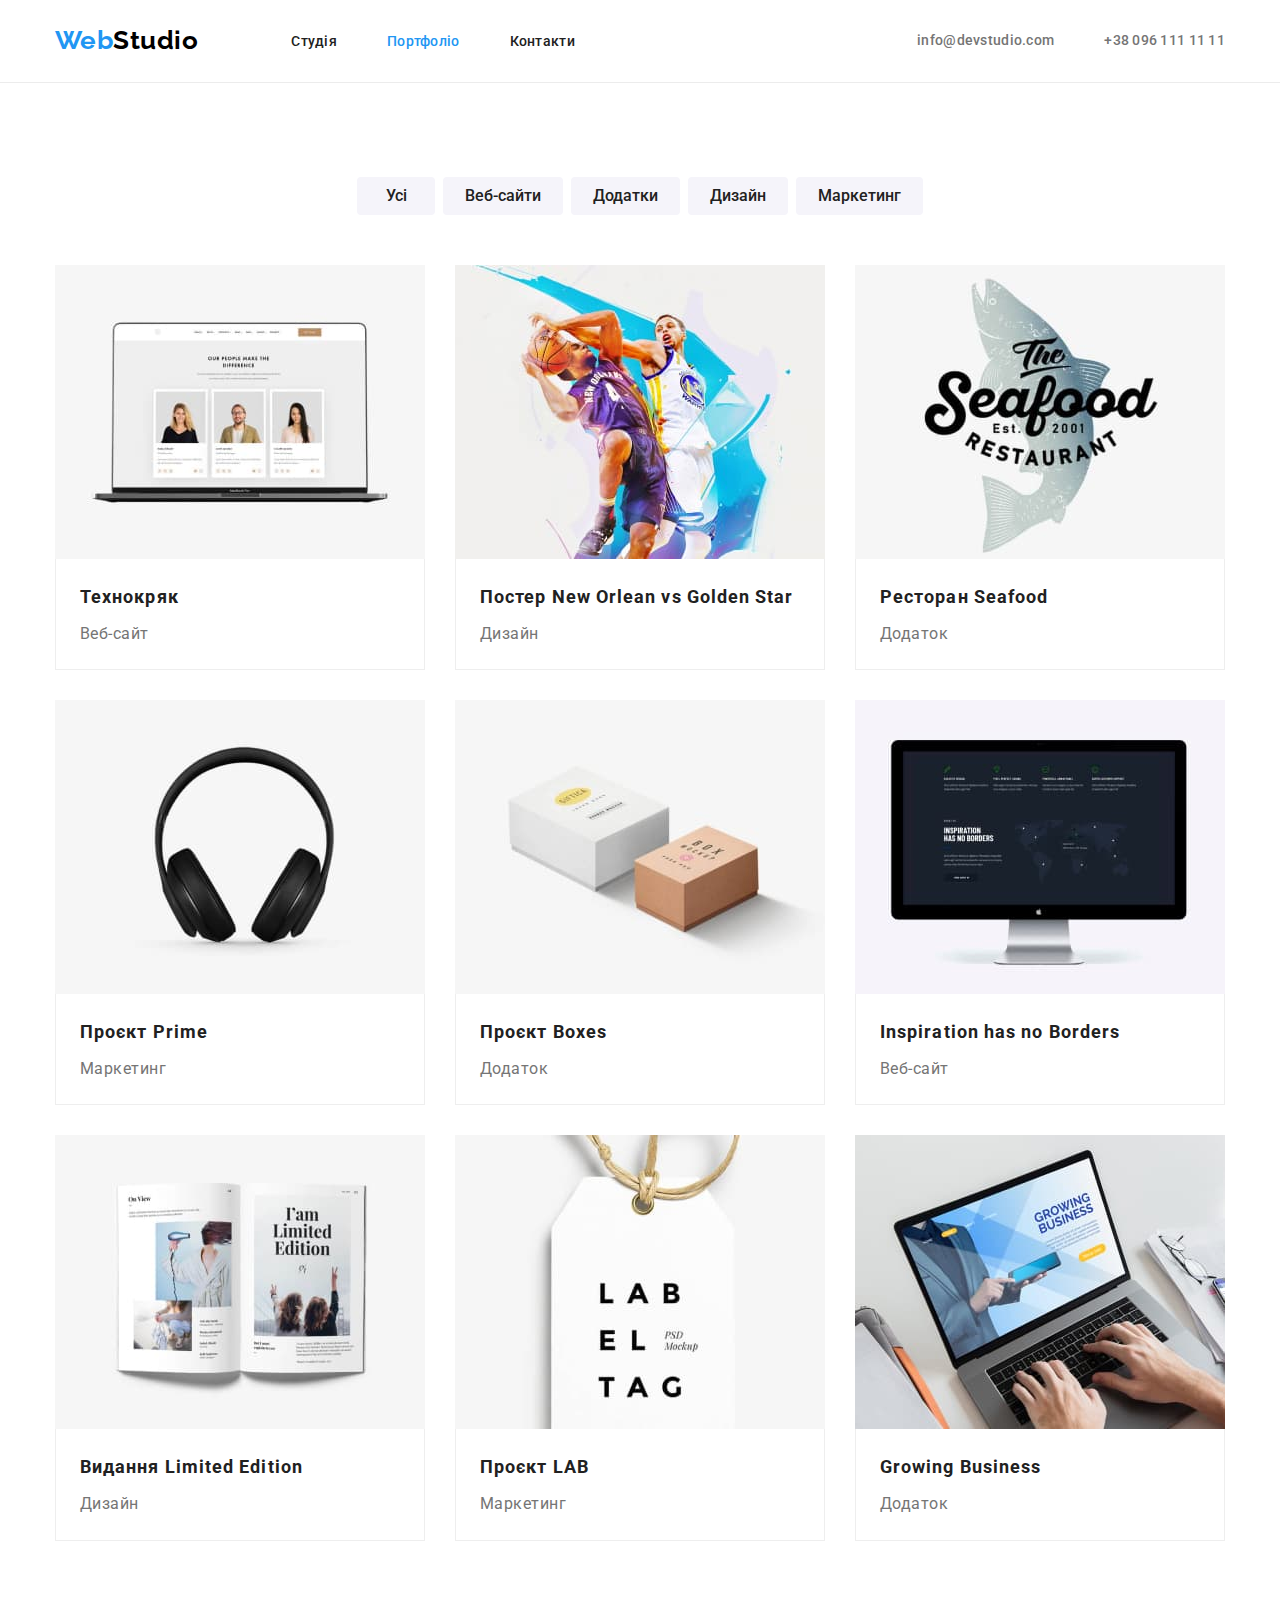
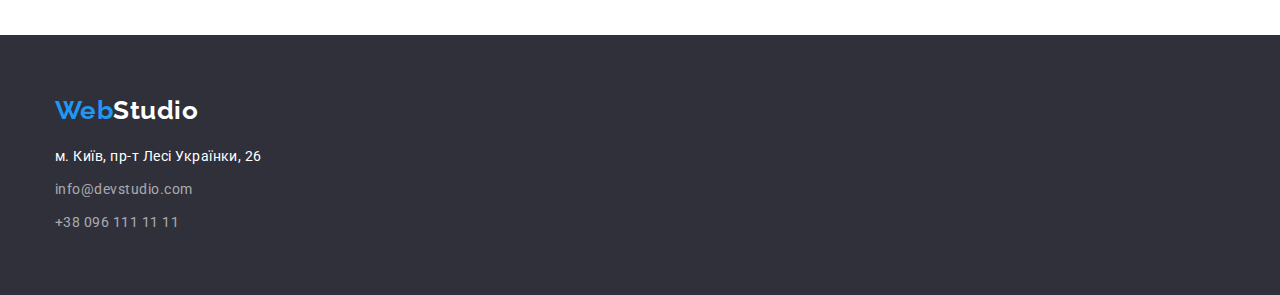
==== commit c76646ed: "done-hw-3" ====
--- a/portfolio.html
+++ b/portfolio.html
@@ -63,7 +63,7 @@
         </div>
 
         <div class="container">
-          <ul class="works-list list">
+          <ul class="works-list list link">
             <li class="works-list-element">
               <a href="/" class="link">
                 <img src="./images/techno.jpg" alt="Ноутбук" width="370"
--- a/css/styles.css
+++ b/css/styles.css
@@ -18,10 +18,10 @@
   --font-accent: Raleway, sans-serif;
 }
 
-/* основные параметры body */
+/*==== основные параметры body ====*/
 
 body {
-  background-color: var(--primary-bg-color);
+  margin: 0;
   color: var(--primary-text-color);
   font-family: var(--primary-font);
   letter-spacing: 0.03em;
@@ -74,19 +74,10 @@
   cursor: pointer;
 }
 
-/* .section-works {
-  margin-top: 0;
-  margin-bottom: 0;
+.section {
   padding-top: 94px;
   padding-bottom: 94px;
-  padding-left: 15px;
-  padding-right: 15px;
-} */
-
-/* .section {
-  padding-top: 94px;
-  padding-bottom: 94px;
-} */
+}
 
 .title {
   font-family: var(--primary-font);
@@ -146,7 +137,7 @@
   align-items: center;
 }
 
-/*====== выделение лого =======*/
+/*======== выделение лого =========*/
 
 .logo {
   display: flex;
@@ -237,14 +228,8 @@
 .connection-list {
   display: flex;
   margin-left: auto;
-  /* padding-top: 32px;
-  padding-bottom: 32px; */
   column-gap: 50px;
 }
-
-/* .connection-list .item + .item {
-  margin-left: 50px;
-} */
 
 .connection-list .connection-contacts-link {
   display: block;
@@ -267,7 +252,7 @@
   color: var(--accent-color);
 }
 
-/* hero */
+/*========= hero ===========*/
 
 .hero-section {
   text-align: center;
@@ -299,7 +284,7 @@
   /* динамика */
 }
 
-/*hero button */
+/*========= hero button ==========*/
 
 .hero-button {
   align-self: center;
@@ -310,6 +295,7 @@
 
   color: var(--header-color);
   background-color: var(--accent-color);
+  font-family: var(--primary-font);
   font-weight: 700;
   font-size: 16px;
   line-height: 1.88;
@@ -320,10 +306,7 @@
   display: flex;
   justify-content: center;
   column-gap: 8px;
-  padding-top: 94px;
-  padding-bottom: 25px;
-
-  /* background-color: #2196f3; */
+  margin-bottom: 50px;
 }
 
 .button-list .button-secondary {
@@ -346,7 +329,7 @@
   background-color: var(--accent-color);
 }
 
-/* section */
+/*======== section =============*/
 
 .section-title {
   margin-top: 0;
@@ -362,26 +345,17 @@
 /*====== benefits =======*/
 
 .benefits-section {
-  padding-top: 0;
-  padding-bottom: 0;
+  background-color: var(--header-color);
+  padding-bottom: 47px;
 }
 
 .benefits-list {
   display: flex;
   column-gap: 30px;
-  margin-left: auto;
-  margin-right: auto;
-}
-
-.benefits-item-title {
-  padding-top: 94px;
 }
 
 .benefits-list .item {
-  /* width: 270px; */
-
   width: calc((100% - 90px) / 4);
-  /* margin-right: 30px; */
 }
 
 .benefits-list .item:last-child {
@@ -402,7 +376,6 @@
 .benefits-item-description {
   margin-top: 0;
   margin-bottom: 0;
-  padding-bottom: 47px;
   font-size: 14px;
   line-height: 1.71;
 }
@@ -410,12 +383,10 @@
 /*======== examples ===========*/
 
 .examples-section {
-  padding-top: 0;
-  padding-bottom: 0;
+  padding-top: 47px;
 }
 
 .examples-title {
-  padding-top: 47px;
   margin-bottom: 50px;
 }
 
@@ -432,13 +403,7 @@
 
 .examples-item {
   width: calc((100% - 60px) / 3);
-  /* width: 370px; */
-  /* margin-right: 30px; */
-}
-
-/* .examples-item .item:last-child {
-  margin-right: 0;
-} */
+}
 
 /*====== our team ========*/
 
@@ -449,7 +414,6 @@
 .team-title {
   text-align: center;
   margin-bottom: 50px;
-  padding-top: 94px;
 }
 
 .team-list {
@@ -459,11 +423,8 @@
 }
 
 .team-item {
-  width: 270px;
   background-color: var(--header-color);
-  border-radius: 0px 0px 4px 4px;
-  border: 1px solid var(--header-color);
-  /* width: calc((100% - 90px) / 4); */
+  width: calc((100% - 90px) / 4);
 }
 
 .team-item-title {
@@ -477,7 +438,6 @@
 }
 
 .team-description {
-  padding-bottom: 30px;
   font-weight: 400;
   font-size: 16px;
   line-height: 1.19;
@@ -486,56 +446,41 @@
 
 .team-item-wrapper {
   padding-top: 30px;
+  padding-bottom: 30px;
+  border: 1px solid var(--header-color);
+  border-radius: 0px 0px 4px 4px;
+  border-top: none;
 }
 
 /* =========/ works ========== */
 
 .works-section {
-  background-color: var(--primary-bg-color);
+  background-color: var(--header-color);
 }
 
 .works-list {
   display: flex;
   flex-wrap: wrap;
   gap: 30px;
-  padding-top: 25px;
 }
 
 .works-list-element {
-  flex-basis: calc((100% - 240px) / 9);
-  border: -1px solid #eeeeee;
+  flex-basis: calc((100% - 60px) / 3);
+
   background-color: var(--header-color);
-}
-
-/* .flex-element {
-  width: calc((100% - 8 * 30px) / 9);
-} */
-
-/* .flex-element:nth-child(3n) {
-  margin-right: 0;
-}
-.flex-element:nth-last-child(-n + 3) {
-  margin-bottom: 0;
-} */
-
-/* альтернатива
- .flex-element:not(:nth-child(3n))
- и
- .flex-element:not(:nth-last-child(-n + 3))*/
-
-.works-list .link {
-  text-decoration: none;
 }
 
 .works-list-wrapper {
   padding-top: 20px;
   padding-bottom: 20px;
-}
-
-.works-list-element-title {
-  display: block;
   padding-left: 24px;
   padding-right: 24px;
+
+  border: 1px solid #eeeeee;
+  border-top: none;
+}
+
+.works-list-element-title {
   margin-bottom: 4px;
 
   color: var(--title-text-color);
@@ -546,18 +491,13 @@
 }
 
 .works-description {
-  display: block;
-  margin-top: 0;
-  padding-left: 24px;
-  padding-right: 24px;
-
   color: var(--primary-text-color);
   font-weight: 400;
   font-size: 16px;
   line-height: 1.88;
 }
 
-/* footer */
+/*======= footer ========*/
 
 .footer {
   background-color: var(--footer-color);
